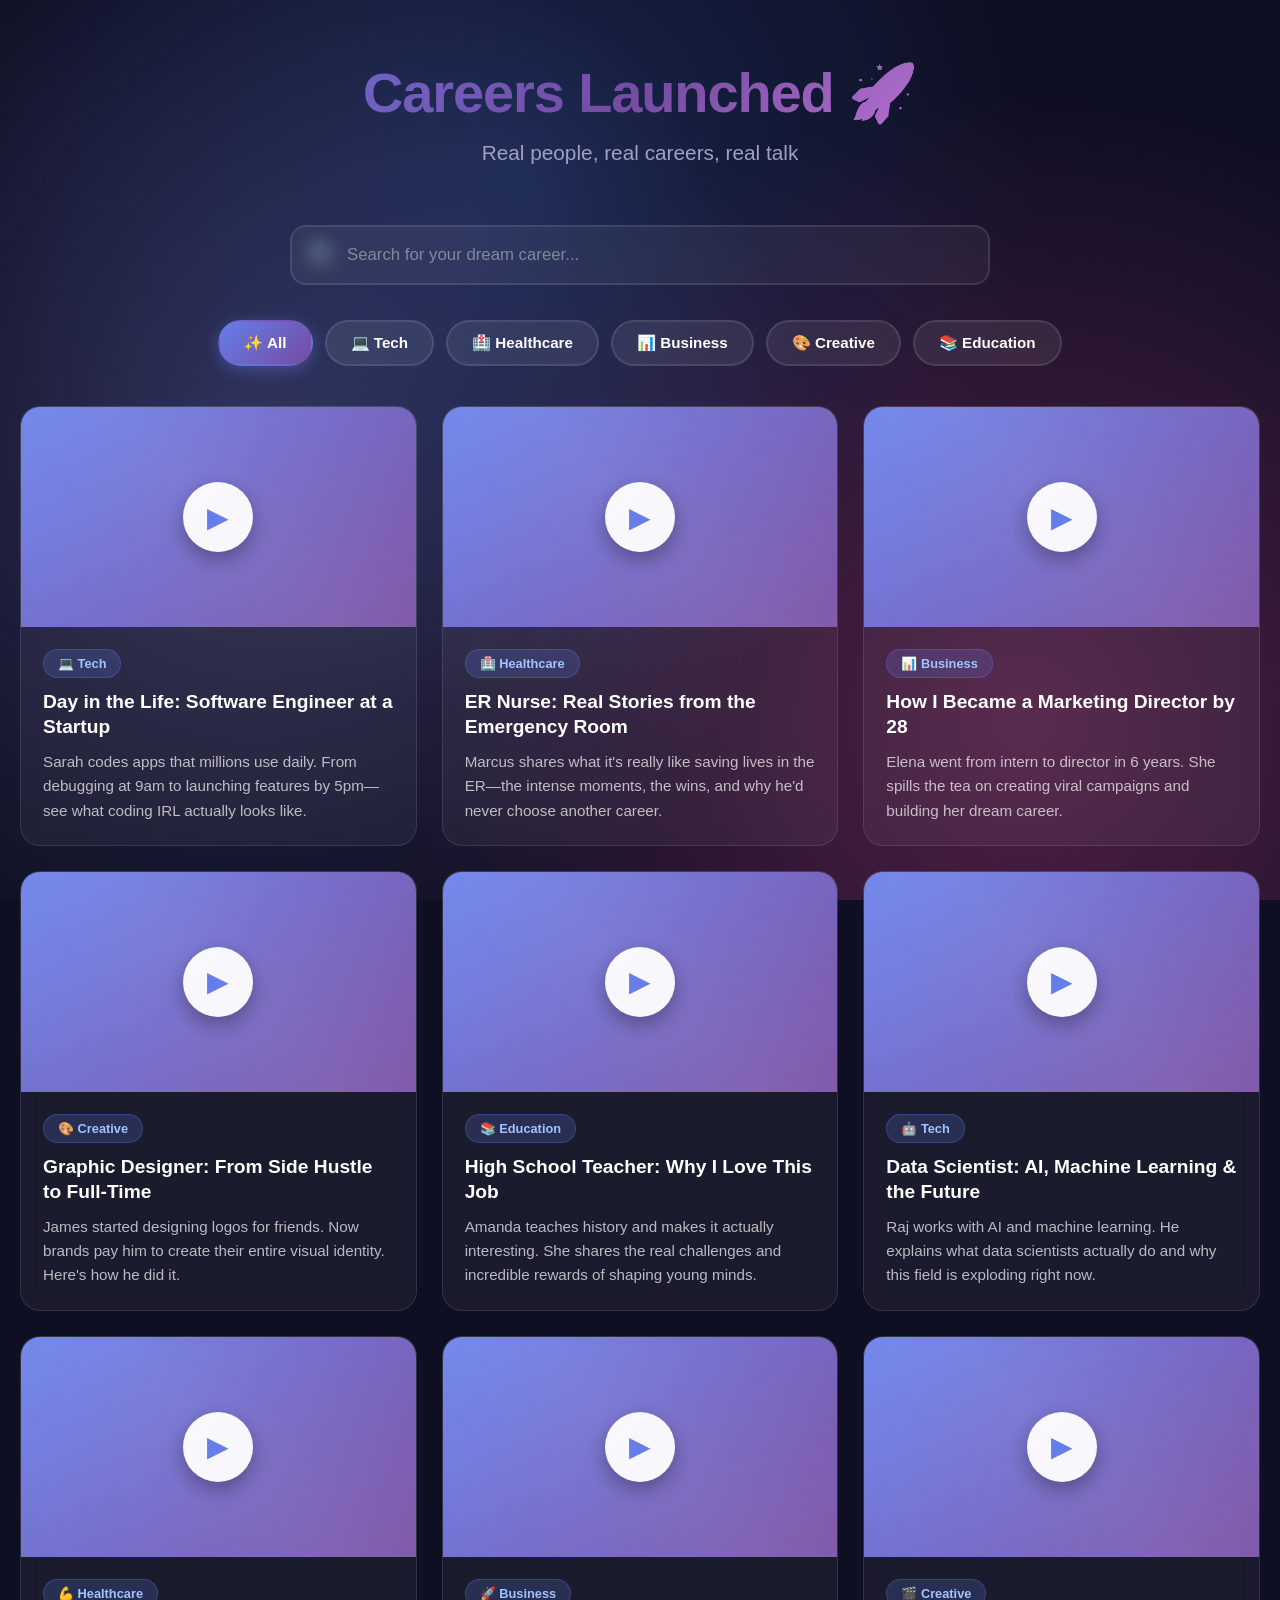
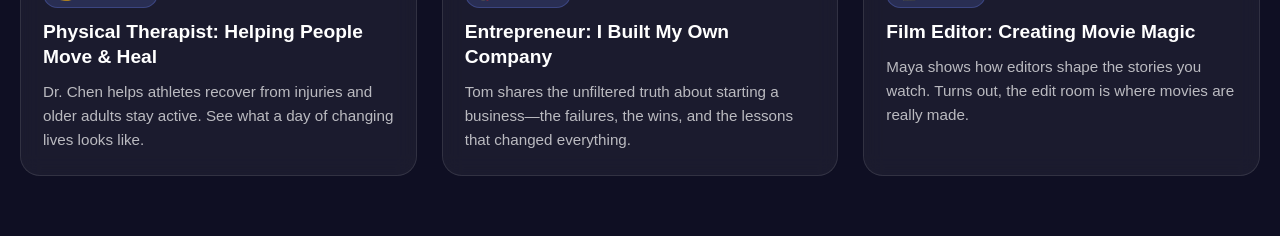
==== index.html @ 4da7674a "Rename career-interview-site.html to index.html" ====
<!DOCTYPE html>
<html lang="en">
<head>
    <meta charset="UTF-8">
    <meta name="viewport" content="width=device-width, initial-scale=1.0">
    <title>Careers Launched 🚀</title>
    <style>
        * {
            margin: 0;
            padding: 0;
            box-sizing: border-box;
        }

        body {
            font-family: 'Inter', -apple-system, BlinkMacSystemFont, 'Segoe UI', sans-serif;
            background: #0f0f23;
            min-height: 100vh;
            padding: 20px;
            position: relative;
            overflow-x: hidden;
        }

        body::before {
            content: '';
            position: fixed;
            top: 0;
            left: 0;
            width: 100%;
            height: 100%;
            background: 
                radial-gradient(circle at 20% 50%, rgba(120, 119, 198, 0.3), transparent 50%),
                radial-gradient(circle at 80% 80%, rgba(236, 72, 153, 0.3), transparent 50%),
                radial-gradient(circle at 40% 20%, rgba(59, 130, 246, 0.2), transparent 50%);
            z-index: -1;
        }

        .container {
            max-width: 1400px;
            margin: 0 auto;
        }

        header {
            text-align: center;
            color: white;
            margin-bottom: 40px;
            padding: 40px 20px 20px;
        }

        h1 {
            font-size: 3.5em;
            margin-bottom: 15px;
            font-weight: 800;
            background: linear-gradient(135deg, #667eea 0%, #764ba2 50%, #f093fb 100%);
            -webkit-background-clip: text;
            -webkit-text-fill-color: transparent;
            background-clip: text;
            letter-spacing: -0.02em;
        }

        .subtitle {
            font-size: 1.3em;
            color: #a0a0c0;
            font-weight: 400;
        }

        .emoji-float {
            display: inline-block;
            animation: float 3s ease-in-out infinite;
        }

        @keyframes float {
            0%, 100% { transform: translateY(0px); }
            50% { transform: translateY(-10px); }
        }

        .search-container {
            max-width: 700px;
            margin: 0 auto 35px;
            position: relative;
        }

        .search-input {
            width: 100%;
            padding: 18px 25px 18px 55px;
            border: 2px solid rgba(255, 255, 255, 0.1);
            border-radius: 16px;
            font-size: 1.05em;
            background: rgba(255, 255, 255, 0.05);
            backdrop-filter: blur(10px);
            color: white;
            outline: none;
            transition: all 0.3s ease;
        }

        .search-input::placeholder {
            color: rgba(255, 255, 255, 0.4);
        }

        .search-input:focus {
            border-color: #667eea;
            background: rgba(255, 255, 255, 0.08);
            box-shadow: 0 0 0 4px rgba(102, 126, 234, 0.1);
        }

        .search-icon {
            position: absolute;
            left: 20px;
            top: 50%;
            transform: translateY(-50%);
            font-size: 1.3em;
        }

        .filters {
            display: flex;
            gap: 12px;
            justify-content: center;
            flex-wrap: wrap;
            margin-bottom: 40px;
        }

        .filter-btn {
            background: rgba(255, 255, 255, 0.08);
            border: 2px solid rgba(255, 255, 255, 0.1);
            color: white;
            padding: 12px 24px;
            border-radius: 25px;
            cursor: pointer;
            font-size: 0.95em;
            font-weight: 600;
            transition: all 0.3s ease;
            backdrop-filter: blur(10px);
        }

        .filter-btn:hover {
            transform: translateY(-2px);
            background: rgba(255, 255, 255, 0.12);
            border-color: rgba(255, 255, 255, 0.2);
        }

        .filter-btn.active {
            background: linear-gradient(135deg, #667eea 0%, #764ba2 100%);
            border-color: transparent;
            box-shadow: 0 4px 15px rgba(102, 126, 234, 0.4);
        }

        .video-grid {
            display: grid;
            grid-template-columns: repeat(auto-fill, minmax(320px, 1fr));
            gap: 25px;
            margin-bottom: 40px;
        }

        .video-card {
            background: rgba(255, 255, 255, 0.05);
            border: 1px solid rgba(255, 255, 255, 0.1);
            border-radius: 20px;
            overflow: hidden;
            backdrop-filter: blur(10px);
            transition: all 0.4s ease;
            cursor: pointer;
            position: relative;
        }

        .video-card::before {
            content: '';
            position: absolute;
            top: 0;
            left: 0;
            right: 0;
            bottom: 0;
            background: linear-gradient(135deg, rgba(102, 126, 234, 0.1), rgba(236, 72, 153, 0.1));
            opacity: 0;
            transition: opacity 0.4s ease;
        }

        .video-card:hover {
            transform: translateY(-8px) scale(1.02);
            border-color: rgba(102, 126, 234, 0.5);
            box-shadow: 0 20px 40px rgba(0, 0, 0, 0.4);
        }

        .video-card:hover::before {
            opacity: 1;
        }

        .video-thumbnail {
            width: 100%;
            height: 220px;
            background: linear-gradient(135deg, #667eea 0%, #764ba2 100%);
            display: flex;
            align-items: center;
            justify-content: center;
            position: relative;
            overflow: hidden;
        }

        .video-thumbnail::after {
            content: '';
            position: absolute;
            width: 200%;
            height: 200%;
            background: linear-gradient(45deg, transparent, rgba(255,255,255,0.1), transparent);
            top: -50%;
            left: -50%;
            animation: shimmer 3s infinite;
        }

        @keyframes shimmer {
            0% { transform: rotate(0deg); }
            100% { transform: rotate(360deg); }
        }

        .play-icon {
            width: 70px;
            height: 70px;
            background: rgba(255, 255, 255, 0.95);
            border-radius: 50%;
            display: flex;
            align-items: center;
            justify-content: center;
            font-size: 28px;
            color: #667eea;
            transition: all 0.3s ease;
            z-index: 1;
            box-shadow: 0 8px 20px rgba(0, 0, 0, 0.3);
        }

        .video-card:hover .play-icon {
            transform: scale(1.15);
            background: white;
            box-shadow: 0 12px 30px rgba(0, 0, 0, 0.4);
        }

        .video-info {
            padding: 22px;
            position: relative;
            z-index: 1;
        }

        .career-tag {
            display: inline-flex;
            align-items: center;
            gap: 6px;
            background: rgba(102, 126, 234, 0.2);
            padding: 6px 14px;
            border-radius: 20px;
            font-size: 0.8em;
            margin-bottom: 12px;
            color: #a0c4ff;
            font-weight: 700;
            border: 1px solid rgba(102, 126, 234, 0.3);
        }

        .video-title {
            font-size: 1.2em;
            font-weight: 700;
            margin-bottom: 10px;
            color: white;
            line-height: 1.3;
        }

        .video-description {
            font-size: 0.95em;
            color: rgba(255, 255, 255, 0.7);
            line-height: 1.6;
        }

        .modal {
            display: none;
            position: fixed;
            top: 0;
            left: 0;
            width: 100%;
            height: 100%;
            background: rgba(0, 0, 0, 0.85);
            backdrop-filter: blur(10px);
            z-index: 1000;
            align-items: center;
            justify-content: center;
            padding: 20px;
            animation: fadeIn 0.3s ease;
        }

        @keyframes fadeIn {
            from { opacity: 0; }
            to { opacity: 1; }
        }

        .modal.active {
            display: flex;
        }

        .modal-content {
            background: rgba(20, 20, 40, 0.95);
            border: 1px solid rgba(255, 255, 255, 0.1);
            border-radius: 24px;
            max-width: 1000px;
            width: 100%;
            max-height: 90vh;
            overflow-y: auto;
            position: relative;
            backdrop-filter: blur(20px);
            animation: slideUp 0.4s ease;
        }

        @keyframes slideUp {
            from { 
                opacity: 0;
                transform: translateY(30px);
            }
            to { 
                opacity: 1;
                transform: translateY(0);
            }
        }

        .close-btn {
            position: absolute;
            top: 20px;
            right: 20px;
            background: rgba(255, 255, 255, 0.1);
            border: 1px solid rgba(255, 255, 255, 0.2);
            color: white;
            width: 45px;
            height: 45px;
            border-radius: 50%;
            font-size: 24px;
            cursor: pointer;
            backdrop-filter: blur(10px);
            z-index: 10;
            transition: all 0.3s ease;
        }

        .close-btn:hover {
            background: rgba(255, 255, 255, 0.2);
            transform: rotate(90deg);
        }

        .video-player {
            width: 100%;
            aspect-ratio: 16/9;
            background: #000;
            border-radius: 24px 24px 0 0;
        }

        .video-player iframe {
            width: 100%;
            height: 100%;
            border: none;
            border-radius: 24px 24px 0 0;
        }

        .modal-info {
            padding: 35px;
        }

        .modal-title {
            font-size: 2em;
            margin-bottom: 15px;
            color: white;
            font-weight: 700;
        }

        .modal-description {
            font-size: 1.05em;
            line-height: 1.8;
            color: rgba(255, 255, 255, 0.8);
            margin-top: 20px;
        }

        .stats {
            display: flex;
            gap: 20px;
            margin-top: 25px;
            flex-wrap: wrap;
        }

        .stat-item {
            background: rgba(102, 126, 234, 0.1);
            padding: 12px 20px;
            border-radius: 12px;
            border: 1px solid rgba(102, 126, 234, 0.2);
        }

        .stat-label {
            font-size: 0.8em;
            color: rgba(255, 255, 255, 0.6);
            margin-bottom: 4px;
        }

        .stat-value {
            font-size: 1.1em;
            color: white;
            font-weight: 700;
        }

        @media (max-width: 768px) {
            h1 {
                font-size: 2.2em;
            }
            
            .video-grid {
                grid-template-columns: 1fr;
            }

            .modal-content {
                border-radius: 20px;
            }

            .modal-info {
                padding: 25px;
            }
        }

        .no-results {
            grid-column: 1/-1;
            text-align: center;
            padding: 80px 20px;
            color: rgba(255, 255, 255, 0.6);
        }

        .no-results h2 {
            font-size: 2em;
            margin-bottom: 15px;
            color: white;
        }

        .no-results p {
            font-size: 1.1em;
        }
    </style>
</head>
<body>
    <div class="container">
        <header>
            <h1>Careers Launched <span class="emoji-float">🚀</span></h1>
            <p class="subtitle">Real people, real careers, real talk</p>
        </header>

        <div class="search-container">
            <span class="search-icon">🔍</span>
            <input type="text" id="searchInput" class="search-input" placeholder="Search for your dream career...">
        </div>

        <div class="filters">
            <button class="filter-btn active" data-category="all">✨ All</button>
            <button class="filter-btn" data-category="tech">💻 Tech</button>
            <button class="filter-btn" data-category="healthcare">🏥 Healthcare</button>
            <button class="filter-btn" data-category="business">📊 Business</button>
            <button class="filter-btn" data-category="creative">🎨 Creative</button>
            <button class="filter-btn" data-category="education">📚 Education</button>
        </div>

        <div class="video-grid" id="videoGrid"></div>
    </div>

    <div class="modal" id="videoModal">
        <div class="modal-content">
            <button class="close-btn" onclick="closeModal()">&times;</button>
            <div class="video-player" id="videoPlayer"></div>
            <div class="modal-info">
                <h2 class="modal-title" id="modalTitle"></h2>
                <span class="career-tag" id="modalTag"></span>
                <p class="modal-description" id="modalDescription"></p>
                <div class="stats" id="modalStats"></div>
            </div>
        </div>
    </div>

    <script>
        const videos = [
            {
                id: 1,
                title: "Day in the Life: Software Engineer at a Startup",
                category: "tech",
                emoji: "💻",
                description: "Sarah codes apps that millions use daily. From debugging at 9am to launching features by 5pm—see what coding IRL actually looks like.",
                fullDescription: "Ever wondered what software engineers ACTUALLY do all day? Sarah breaks it down—from morning standups with her team to solving real coding problems. She shares the truth about learning to code, dealing with bugs, and what it's like building apps people actually use. Spoiler: it's way more creative than you think! 🎯",
                youtubeId: "dQw4w9WgXcQ",
                duration: "12:34",
                views: "45K"
            },
            {
                id: 2,
                title: "ER Nurse: Real Stories from the Emergency Room",
                category: "healthcare",
                emoji: "🏥",
                description: "Marcus shares what it's really like saving lives in the ER—the intense moments, the wins, and why he'd never choose another career.",
                fullDescription: "Think medical shows are realistic? Marcus takes you behind the scenes of actual emergency medicine. He talks about the rush of helping people in crisis, how he stays calm under pressure, and the awesome feeling when someone you helped walks out healthy. Warning: may inspire you to become a healthcare hero! 🦸‍♂️",
                youtubeId: "dQw4w9WgXcQ",
                duration: "15:22",
                views: "38K"
            },
            {
                id: 3,
                title: "How I Became a Marketing Director by 28",
                category: "business",
                emoji: "📊",
                description: "Elena went from intern to director in 6 years. She spills the tea on creating viral campaigns and building her dream career.",
                fullDescription: "Elena breaks down her journey from coffee-fetching intern to leading major brand campaigns. She shares the strategy behind viral marketing (yes, including TikTok), how she pitched her way to promotions, and why marketing is basically psychology + creativity. Plus, she reveals the skills that actually matter vs. what college taught her. 💡",
                youtubeId: "dQw4w9WgXcQ",
                duration: "18:45",
                views: "62K"
            },
            {
                id: 4,
                title: "Graphic Designer: From Side Hustle to Full-Time",
                category: "creative",
                emoji: "🎨",
                description: "James started designing logos for friends. Now brands pay him to create their entire visual identity. Here's how he did it.",
                fullDescription: "James proves you don't need a fancy degree to make it as a designer. He walks through his creative process, shows his actual design tools, and explains how he finds clients. He also gets real about the challenges—dealing with picky clients, creative blocks, and imposter syndrome. If you love art and making things look amazing, this one's for you! ✨",
                youtubeId: "dQw4w9WgXcQ",
                duration: "14:12",
                views: "29K"
            },
            {
                id: 5,
                title: "High School Teacher: Why I Love This Job",
                category: "education",
                emoji: "📚",
                description: "Amanda teaches history and makes it actually interesting. She shares the real challenges and incredible rewards of shaping young minds.",
                fullDescription: "Amanda keeps it 100% real about teaching—the good, the challenging, and the moments that make it all worth it. She talks about connecting with students, making lessons engaging (no boring lectures here!), and watching kids have those 'aha!' moments. Plus, she addresses the elephant in the room: yes, the pay could be better, but here's why she stays. 🎓",
                youtubeId: "dQw4w9WgXcQ",
                duration: "13:28",
                views: "41K"
            },
            {
                id: 6,
                title: "Data Scientist: AI, Machine Learning & the Future",
                category: "tech",
                emoji: "🤖",
                description: "Raj works with AI and machine learning. He explains what data scientists actually do and why this field is exploding right now.",
                fullDescription: "Raj breaks down data science in a way that actually makes sense. No boring jargon—just straight talk about working with AI, building algorithms, and using data to predict trends. He shares his path from math nerd to tech professional and why this is one of the hottest careers right now. If you're curious about AI and the future of tech, watch this! 🔮",
                youtubeId: "dQw4w9WgXcQ",
                duration: "16:54",
                views: "58K"
            },
            {
                id: 7,
                title: "Physical Therapist: Helping People Move & Heal",
                category: "healthcare",
                emoji: "💪",
                description: "Dr. Chen helps athletes recover from injuries and older adults stay active. See what a day of changing lives looks like.",
                fullDescription: "Dr. Chen shows the incredible impact of physical therapy—from helping athletes get back in the game to helping people walk again after surgery. She explains the science behind recovery, shares amazing patient transformation stories, and talks about the different places PTs work (hospitals, sports teams, private practice). Great career if you love movement, science, and seeing real results! 🏃‍♀️",
                youtubeId: "dQw4w9WgXcQ",
                duration: "11:47",
                views: "34K"
            },
            {
                id: 8,
                title: "Entrepreneur: I Built My Own Company",
                category: "business",
                emoji: "🚀",
                description: "Tom shares the unfiltered truth about starting a business—the failures, the wins, and the lessons that changed everything.",
                fullDescription: "Tom's story is wild. He failed twice before his company took off. He talks about raising money, building a team, dealing with competition, and the mental game of entrepreneurship. No sugar-coating here—he shares the sleepless nights AND the victories. Whether you want to start a business or just understand what it takes, this is gold. 💰",
                youtubeId: "dQw4w9WgXcQ",
                duration: "20:15",
                views: "73K"
            },
            {
                id: 9,
                title: "Film Editor: Creating Movie Magic",
                category: "creative",
                emoji: "🎬",
                description: "Maya shows how editors shape the stories you watch. Turns out, the edit room is where movies are really made.",
                fullDescription: "Maya pulls back the curtain on film editing. She shows actual footage and how she transforms it into emotional, compelling scenes. She explains the software, the creative decisions, and how editors work with directors to tell better stories. If you binge Netflix and love movies, you'll love seeing how the magic happens. 🎥",
                youtubeId: "dQw4w9WgXcQ",
                duration: "17:33",
                views: "52K"
            }
        ];

        let currentFilter = 'all';
        let searchQuery = '';

        function renderVideos(filter = 'all', search = '') {
            const grid = document.getElementById('videoGrid');
            let filteredVideos = filter === 'all' 
                ? videos 
                : videos.filter(v => v.category === filter);
            
            if (search) {
                const searchLower = search.toLowerCase();
                filteredVideos = filteredVideos.filter(v => 
                    v.title.toLowerCase().includes(searchLower) ||
                    v.description.toLowerCase().includes(searchLower) ||
                    v.category.toLowerCase().includes(searchLower) ||
                    v.fullDescription.toLowerCase().includes(searchLower)
                );
            }
            
            if (filteredVideos.length === 0) {
                grid.innerHTML = `
                    <div class="no-results">
                        <h2>No videos found 😕</h2>
                        <p>Try a different search or check out all categories</p>
                    </div>
                `;
                return;
            }
            
            grid.innerHTML = filteredVideos.map(video => `
                <div class="video-card" onclick="openModal(${video.id})">
                    <div class="video-thumbnail">
                        <div class="play-icon">▶</div>
                    </div>
                    <div class="video-info">
                        <span class="career-tag">${video.emoji} ${video.category.charAt(0).toUpperCase() + video.category.slice(1)}</span>
                        <h3 class="video-title">${video.title}</h3>
                        <p class="video-description">${video.description}</p>
                    </div>
                </div>
            `).join('');
        }

        function openModal(videoId) {
            const video = videos.find(v => v.id === videoId);
            const modal = document.getElementById('videoModal');
            const videoPlayer = document.getElementById('videoPlayer');
            
            videoPlayer.innerHTML = `
                <iframe 
                    src="https://www.youtube.com/embed/${video.youtubeId}?autoplay=1" 
                    allow="accelerometer; autoplay; clipboard-write; encrypted-media; gyroscope; picture-in-picture" 
                    allowfullscreen>
                </iframe>
            `;
            
            document.getElementById('modalTitle').textContent = video.title;
            document.getElementById('modalTag').innerHTML = `${video.emoji} ${video.category.charAt(0).toUpperCase() + video.category.slice(1)}`;
            document.getElementById('modalDescription').textContent = video.fullDescription;
            
            document.getElementById('modalStats').innerHTML = `
                <div class="stat-item">
                    <div class="stat-label">Duration</div>
                    <div class="stat-value">${video.duration}</div>
                </div>
                <div class="stat-item">
                    <div class="stat-label">Views</div>
                    <div class="stat-value">${video.views}</div>
                </div>
            `;
            
            modal.classList.add('active');
            document.body.style.overflow = 'hidden';
        }

        function closeModal() {
            const modal = document.getElementById('videoModal');
            const videoPlayer = document.getElementById('videoPlayer');
            
            videoPlayer.innerHTML = '';
            
            modal.classList.remove('active');
            document.body.style.overflow = 'auto';
        }

        const searchInput = document.getElementById('searchInput');
        searchInput.addEventListener('input', (e) => {
            searchQuery = e.target.value;
            renderVideos(currentFilter, searchQuery);
        });

        document.querySelectorAll('.filter-btn').forEach(btn => {
            btn.addEventListener('click', (e) => {
                document.querySelectorAll('.filter-btn').forEach(b => b.classList.remove('active'));
                e.target.classList.add('active');
                currentFilter = e.target.dataset.category;
                renderVideos(currentFilter, searchQuery);
            });
        });

        window.addEventListener('click', (e) => {
            const modal = document.getElementById('videoModal');
            if (e.target === modal) {
                closeModal();
            }
        });

        renderVideos();
    </script>
</body>
</html>
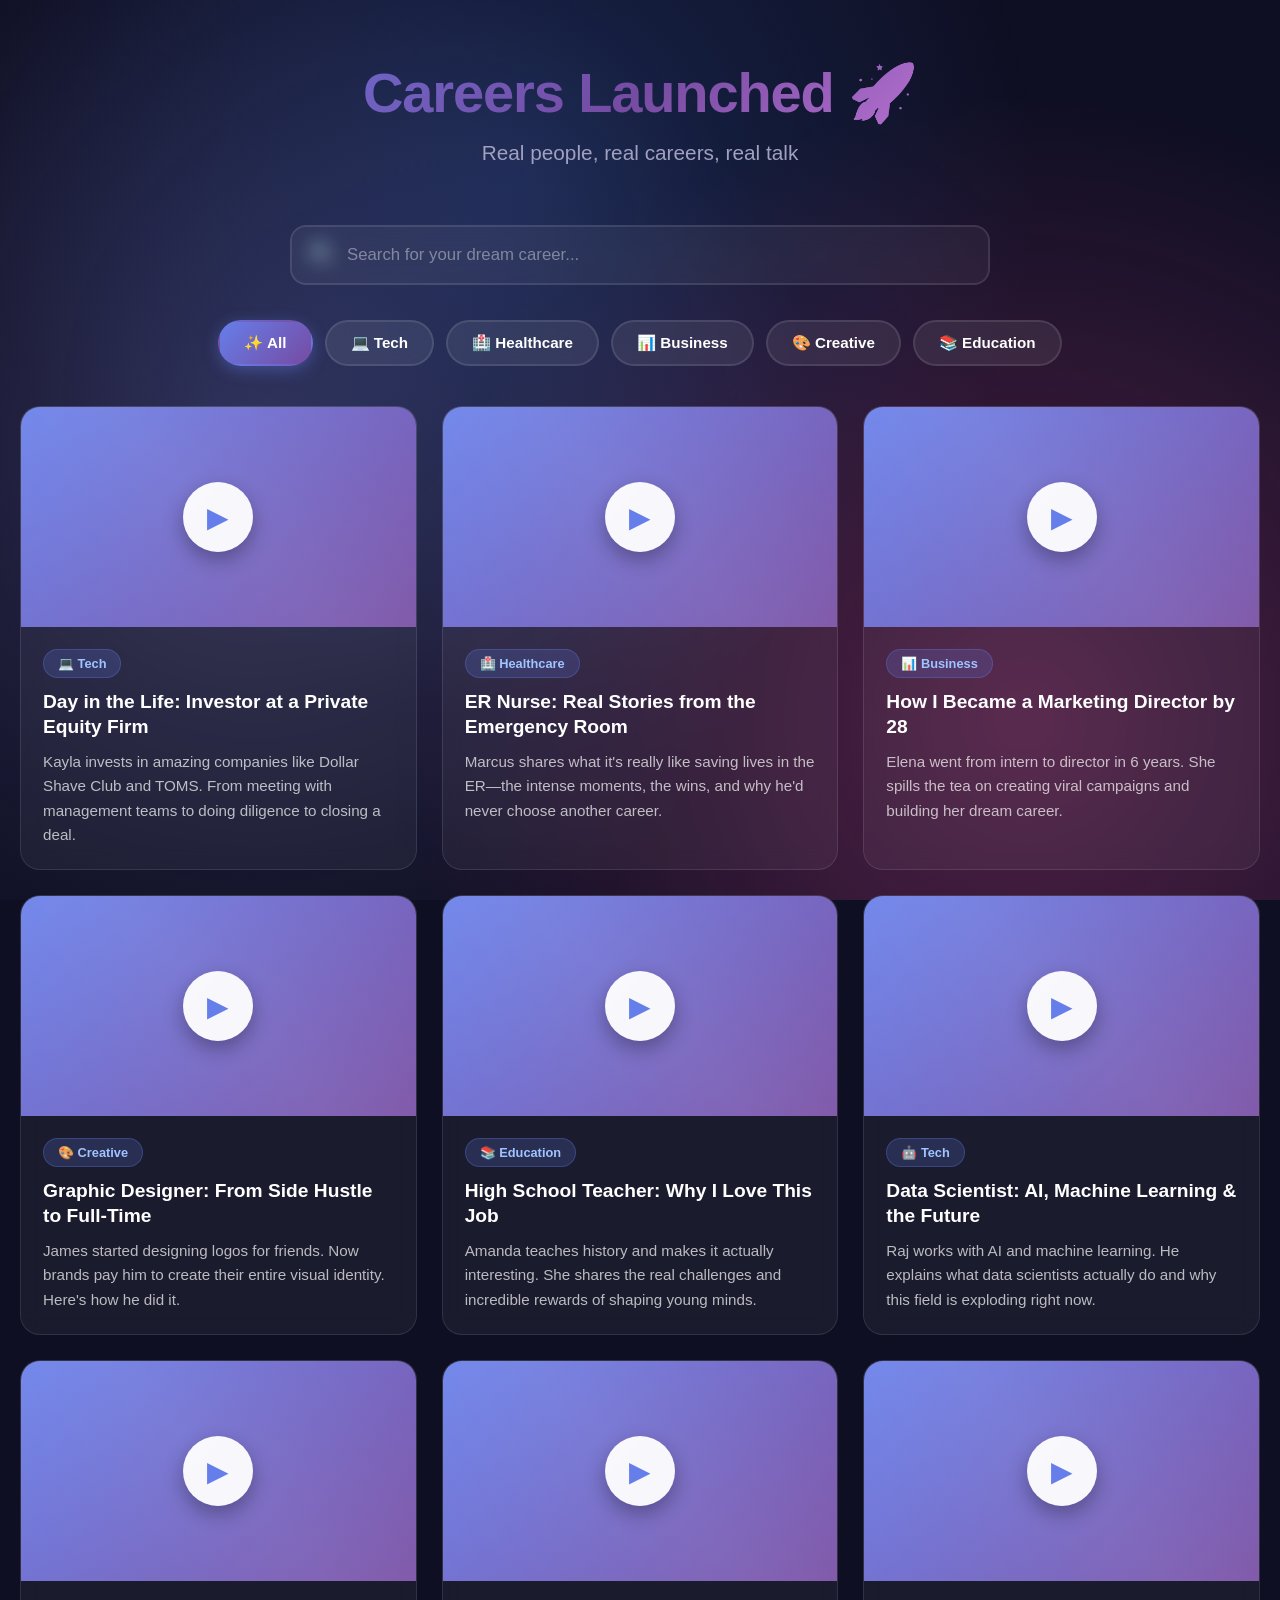
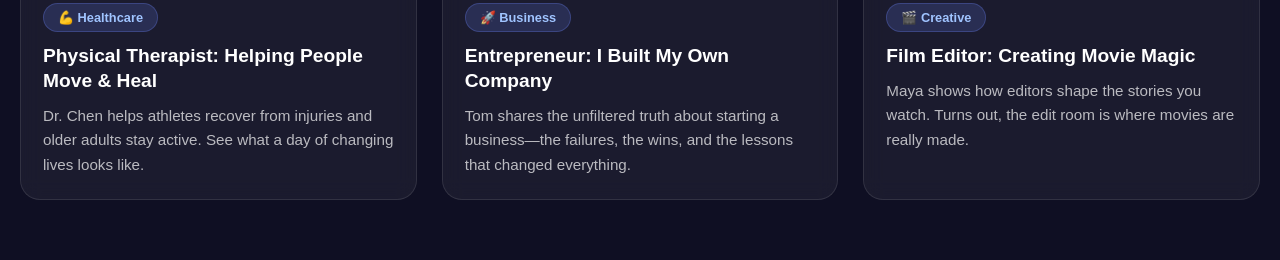
==== commit 1a8388a2: "Update index.html" ====
--- a/index.html
+++ b/index.html
@@ -471,12 +471,12 @@
         const videos = [
             {
                 id: 1,
-                title: "Day in the Life: Software Engineer at a Startup",
+                title: "Day in the Life: Investor at a Private Equity Firm",
                 category: "tech",
                 emoji: "💻",
-                description: "Sarah codes apps that millions use daily. From debugging at 9am to launching features by 5pm—see what coding IRL actually looks like.",
-                fullDescription: "Ever wondered what software engineers ACTUALLY do all day? Sarah breaks it down—from morning standups with her team to solving real coding problems. She shares the truth about learning to code, dealing with bugs, and what it's like building apps people actually use. Spoiler: it's way more creative than you think! 🎯",
-                youtubeId: "dQw4w9WgXcQ",
+                description: "Kayla invests in amazing companies like Dollar Shave Club and TOMS. From meeting with management teams to doing diligence to closing a deal.",
+                fullDescription: "Ever wondered what people in private equity do? Kayla breaks it down—from morning workouts to negotiating deals. She shares the truth about breaking into private equity and what it took to get to her level.🎯",
+                youtubeId: "IqX0CnKp_yw",
                 duration: "12:34",
                 views: "45K"
             },
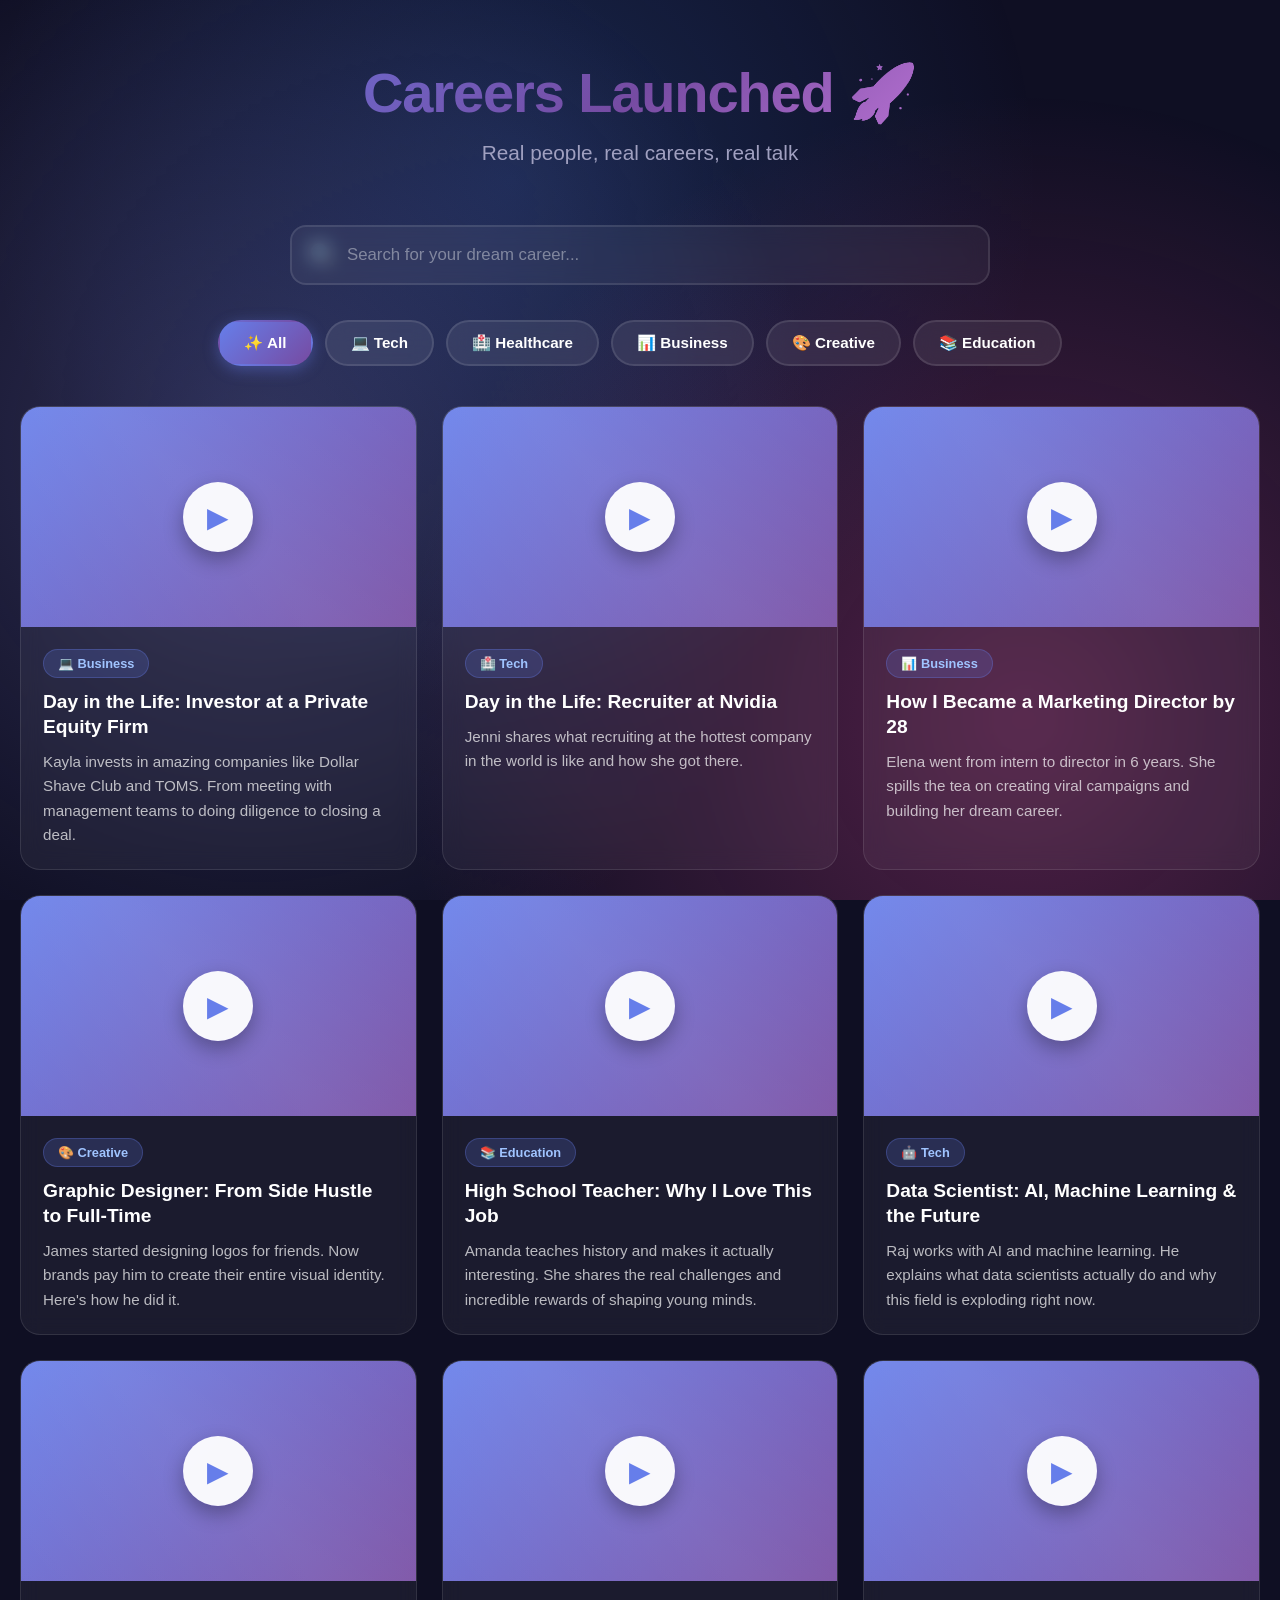
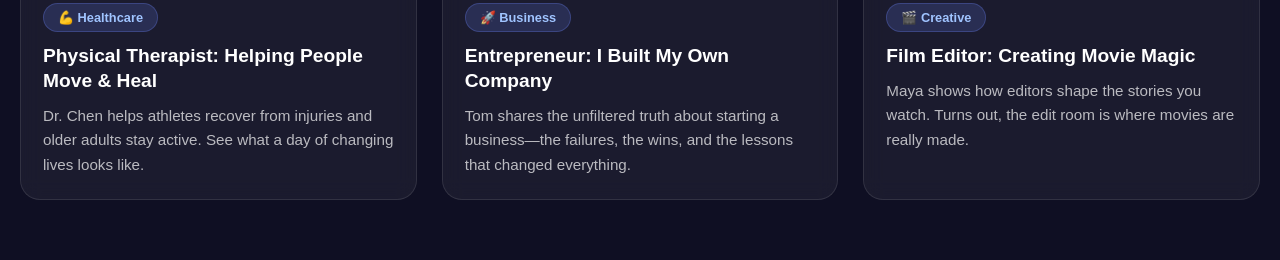
==== commit 79005d82: "Update index.html" ====
--- a/index.html
+++ b/index.html
@@ -472,23 +472,23 @@
             {
                 id: 1,
                 title: "Day in the Life: Investor at a Private Equity Firm",
-                category: "tech",
+                category: "business",
                 emoji: "💻",
                 description: "Kayla invests in amazing companies like Dollar Shave Club and TOMS. From meeting with management teams to doing diligence to closing a deal.",
                 fullDescription: "Ever wondered what people in private equity do? Kayla breaks it down—from morning workouts to negotiating deals. She shares the truth about breaking into private equity and what it took to get to her level.🎯",
                 youtubeId: "IqX0CnKp_yw",
-                duration: "12:34",
+                duration: "38:39",
                 views: "45K"
             },
             {
                 id: 2,
-                title: "ER Nurse: Real Stories from the Emergency Room",
-                category: "healthcare",
+                title: "Day in the Life: Recruiter at Nvidia",
+                category: "tech",
                 emoji: "🏥",
-                description: "Marcus shares what it's really like saving lives in the ER—the intense moments, the wins, and why he'd never choose another career.",
-                fullDescription: "Think medical shows are realistic? Marcus takes you behind the scenes of actual emergency medicine. He talks about the rush of helping people in crisis, how he stays calm under pressure, and the awesome feeling when someone you helped walks out healthy. Warning: may inspire you to become a healthcare hero! 🦸‍♂️",
-                youtubeId: "dQw4w9WgXcQ",
-                duration: "15:22",
+                description: "Jenni shares what recruiting at the hottest company in the world is like and how she got there.",
+                fullDescription: "Ever wonder how people get their hot jobs? Jenni takes us behind the scenes of how people get hired. She shares her story about getting into recruiting and what she recommends to students in the age of AI. Warning: may inspire you to become a recruiter! 🦸‍♂️",
+                youtubeId: "rYm0RkRE1GI",
+                duration: "38:09",
                 views: "38K"
             },
             {
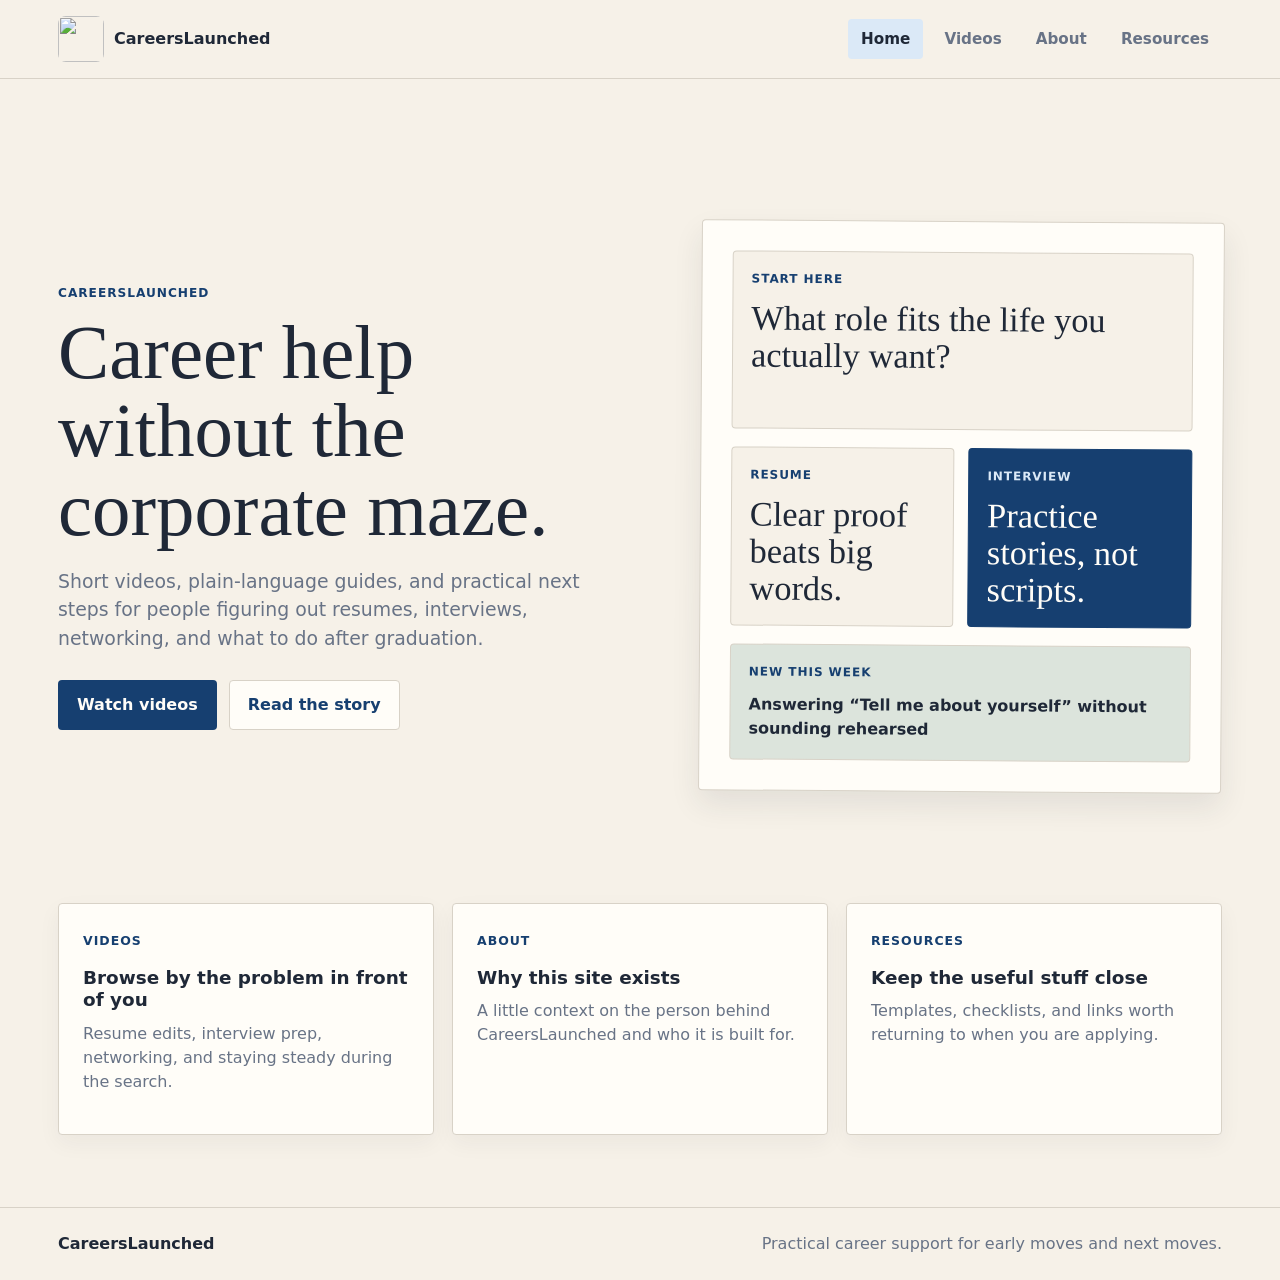
==== commit 3c39b394: "Add files via upload" ====
--- a/index.html
+++ b/index.html
@@ -1,683 +1,83 @@
-<!DOCTYPE html>
+<!doctype html>
 <html lang="en">
-<head>
-    <meta charset="UTF-8">
-    <meta name="viewport" content="width=device-width, initial-scale=1.0">
-    <title>Careers Launched 🚀</title>
-    <style>
-        * {
-            margin: 0;
-            padding: 0;
-            box-sizing: border-box;
-        }
+  <head>
+    <meta charset="utf-8">
+    <meta name="viewport" content="width=device-width, initial-scale=1">
+    <title>CareersLaunched | Home</title>
+    <link rel="stylesheet" href="styles.css">
+  </head>
+  <body>
+    <header class="site-header">
+      <a class="brand" href="index.html" aria-label="CareersLaunched home">
+        <img class="brand-logo" src="assets/careerslaunched-logo.png" alt="">
+        <span>CareersLaunched</span>
+      </a>
+      <nav class="site-nav" aria-label="Main navigation">
+        <a class="active" href="index.html">Home</a>
+        <a href="videos.html">Videos</a>
+        <a href="about.html">About</a>
+        <a href="resources.html">Resources</a>
+      </nav>
+    </header>
 
-        body {
-            font-family: 'Inter', -apple-system, BlinkMacSystemFont, 'Segoe UI', sans-serif;
-            background: #0f0f23;
-            min-height: 100vh;
-            padding: 20px;
-            position: relative;
-            overflow-x: hidden;
-        }
+    <main>
+      <section class="hero home-hero">
+        <div class="hero-copy">
+          <p class="eyebrow">CareersLaunched</p>
+          <h1>Career help without the corporate maze.</h1>
+          <p class="hero-text">
+            Short videos, plain-language guides, and practical next steps for people figuring
+            out resumes, interviews, networking, and what to do after graduation.
+          </p>
+          <div class="hero-actions">
+            <a class="button primary" href="videos.html">Watch videos</a>
+            <a class="button secondary" href="about.html">Read the story</a>
+          </div>
+        </div>
+        <div class="desk-board" aria-label="CareersLaunched planning notes">
+          <div class="note note-large">
+            <span>Start here</span>
+            <strong>What role fits the life you actually want?</strong>
+          </div>
+          <div class="note-row">
+            <div class="note">
+              <span>Resume</span>
+              <strong>Clear proof beats big words.</strong>
+            </div>
+            <div class="note blue-note">
+              <span>Interview</span>
+              <strong>Practice stories, not scripts.</strong>
+            </div>
+          </div>
+          <div class="mini-list">
+            <span>New this week</span>
+            <p>Answering &ldquo;Tell me about yourself&rdquo; without sounding rehearsed</p>
+          </div>
+        </div>
+      </section>
 
-        body::before {
-            content: '';
-            position: fixed;
-            top: 0;
-            left: 0;
-            width: 100%;
-            height: 100%;
-            background: 
-                radial-gradient(circle at 20% 50%, rgba(120, 119, 198, 0.3), transparent 50%),
-                radial-gradient(circle at 80% 80%, rgba(236, 72, 153, 0.3), transparent 50%),
-                radial-gradient(circle at 40% 20%, rgba(59, 130, 246, 0.2), transparent 50%);
-            z-index: -1;
-        }
+      <section class="section-grid home-links" aria-label="Site sections">
+        <a class="feature" href="videos.html">
+          <span class="feature-number">Videos</span>
+          <h2>Browse by the problem in front of you</h2>
+          <p>Resume edits, interview prep, networking, and staying steady during the search.</p>
+        </a>
+        <a class="feature" href="about.html">
+          <span class="feature-number">About</span>
+          <h2>Why this site exists</h2>
+          <p>A little context on the person behind CareersLaunched and who it is built for.</p>
+        </a>
+        <a class="feature" href="resources.html">
+          <span class="feature-number">Resources</span>
+          <h2>Keep the useful stuff close</h2>
+          <p>Templates, checklists, and links worth returning to when you are applying.</p>
+        </a>
+      </section>
+    </main>
 
-        .container {
-            max-width: 1400px;
-            margin: 0 auto;
-        }
-
-        header {
-            text-align: center;
-            color: white;
-            margin-bottom: 40px;
-            padding: 40px 20px 20px;
-        }
-
-        h1 {
-            font-size: 3.5em;
-            margin-bottom: 15px;
-            font-weight: 800;
-            background: linear-gradient(135deg, #667eea 0%, #764ba2 50%, #f093fb 100%);
-            -webkit-background-clip: text;
-            -webkit-text-fill-color: transparent;
-            background-clip: text;
-            letter-spacing: -0.02em;
-        }
-
-        .subtitle {
-            font-size: 1.3em;
-            color: #a0a0c0;
-            font-weight: 400;
-        }
-
-        .emoji-float {
-            display: inline-block;
-            animation: float 3s ease-in-out infinite;
-        }
-
-        @keyframes float {
-            0%, 100% { transform: translateY(0px); }
-            50% { transform: translateY(-10px); }
-        }
-
-        .search-container {
-            max-width: 700px;
-            margin: 0 auto 35px;
-            position: relative;
-        }
-
-        .search-input {
-            width: 100%;
-            padding: 18px 25px 18px 55px;
-            border: 2px solid rgba(255, 255, 255, 0.1);
-            border-radius: 16px;
-            font-size: 1.05em;
-            background: rgba(255, 255, 255, 0.05);
-            backdrop-filter: blur(10px);
-            color: white;
-            outline: none;
-            transition: all 0.3s ease;
-        }
-
-        .search-input::placeholder {
-            color: rgba(255, 255, 255, 0.4);
-        }
-
-        .search-input:focus {
-            border-color: #667eea;
-            background: rgba(255, 255, 255, 0.08);
-            box-shadow: 0 0 0 4px rgba(102, 126, 234, 0.1);
-        }
-
-        .search-icon {
-            position: absolute;
-            left: 20px;
-            top: 50%;
-            transform: translateY(-50%);
-            font-size: 1.3em;
-        }
-
-        .filters {
-            display: flex;
-            gap: 12px;
-            justify-content: center;
-            flex-wrap: wrap;
-            margin-bottom: 40px;
-        }
-
-        .filter-btn {
-            background: rgba(255, 255, 255, 0.08);
-            border: 2px solid rgba(255, 255, 255, 0.1);
-            color: white;
-            padding: 12px 24px;
-            border-radius: 25px;
-            cursor: pointer;
-            font-size: 0.95em;
-            font-weight: 600;
-            transition: all 0.3s ease;
-            backdrop-filter: blur(10px);
-        }
-
-        .filter-btn:hover {
-            transform: translateY(-2px);
-            background: rgba(255, 255, 255, 0.12);
-            border-color: rgba(255, 255, 255, 0.2);
-        }
-
-        .filter-btn.active {
-            background: linear-gradient(135deg, #667eea 0%, #764ba2 100%);
-            border-color: transparent;
-            box-shadow: 0 4px 15px rgba(102, 126, 234, 0.4);
-        }
-
-        .video-grid {
-            display: grid;
-            grid-template-columns: repeat(auto-fill, minmax(320px, 1fr));
-            gap: 25px;
-            margin-bottom: 40px;
-        }
-
-        .video-card {
-            background: rgba(255, 255, 255, 0.05);
-            border: 1px solid rgba(255, 255, 255, 0.1);
-            border-radius: 20px;
-            overflow: hidden;
-            backdrop-filter: blur(10px);
-            transition: all 0.4s ease;
-            cursor: pointer;
-            position: relative;
-        }
-
-        .video-card::before {
-            content: '';
-            position: absolute;
-            top: 0;
-            left: 0;
-            right: 0;
-            bottom: 0;
-            background: linear-gradient(135deg, rgba(102, 126, 234, 0.1), rgba(236, 72, 153, 0.1));
-            opacity: 0;
-            transition: opacity 0.4s ease;
-        }
-
-        .video-card:hover {
-            transform: translateY(-8px) scale(1.02);
-            border-color: rgba(102, 126, 234, 0.5);
-            box-shadow: 0 20px 40px rgba(0, 0, 0, 0.4);
-        }
-
-        .video-card:hover::before {
-            opacity: 1;
-        }
-
-        .video-thumbnail {
-            width: 100%;
-            height: 220px;
-            background: linear-gradient(135deg, #667eea 0%, #764ba2 100%);
-            display: flex;
-            align-items: center;
-            justify-content: center;
-            position: relative;
-            overflow: hidden;
-        }
-
-        .video-thumbnail::after {
-            content: '';
-            position: absolute;
-            width: 200%;
-            height: 200%;
-            background: linear-gradient(45deg, transparent, rgba(255,255,255,0.1), transparent);
-            top: -50%;
-            left: -50%;
-            animation: shimmer 3s infinite;
-        }
-
-        @keyframes shimmer {
-            0% { transform: rotate(0deg); }
-            100% { transform: rotate(360deg); }
-        }
-
-        .play-icon {
-            width: 70px;
-            height: 70px;
-            background: rgba(255, 255, 255, 0.95);
-            border-radius: 50%;
-            display: flex;
-            align-items: center;
-            justify-content: center;
-            font-size: 28px;
-            color: #667eea;
-            transition: all 0.3s ease;
-            z-index: 1;
-            box-shadow: 0 8px 20px rgba(0, 0, 0, 0.3);
-        }
-
-        .video-card:hover .play-icon {
-            transform: scale(1.15);
-            background: white;
-            box-shadow: 0 12px 30px rgba(0, 0, 0, 0.4);
-        }
-
-        .video-info {
-            padding: 22px;
-            position: relative;
-            z-index: 1;
-        }
-
-        .career-tag {
-            display: inline-flex;
-            align-items: center;
-            gap: 6px;
-            background: rgba(102, 126, 234, 0.2);
-            padding: 6px 14px;
-            border-radius: 20px;
-            font-size: 0.8em;
-            margin-bottom: 12px;
-            color: #a0c4ff;
-            font-weight: 700;
-            border: 1px solid rgba(102, 126, 234, 0.3);
-        }
-
-        .video-title {
-            font-size: 1.2em;
-            font-weight: 700;
-            margin-bottom: 10px;
-            color: white;
-            line-height: 1.3;
-        }
-
-        .video-description {
-            font-size: 0.95em;
-            color: rgba(255, 255, 255, 0.7);
-            line-height: 1.6;
-        }
-
-        .modal {
-            display: none;
-            position: fixed;
-            top: 0;
-            left: 0;
-            width: 100%;
-            height: 100%;
-            background: rgba(0, 0, 0, 0.85);
-            backdrop-filter: blur(10px);
-            z-index: 1000;
-            align-items: center;
-            justify-content: center;
-            padding: 20px;
-            animation: fadeIn 0.3s ease;
-        }
-
-        @keyframes fadeIn {
-            from { opacity: 0; }
-            to { opacity: 1; }
-        }
-
-        .modal.active {
-            display: flex;
-        }
-
-        .modal-content {
-            background: rgba(20, 20, 40, 0.95);
-            border: 1px solid rgba(255, 255, 255, 0.1);
-            border-radius: 24px;
-            max-width: 1000px;
-            width: 100%;
-            max-height: 90vh;
-            overflow-y: auto;
-            position: relative;
-            backdrop-filter: blur(20px);
-            animation: slideUp 0.4s ease;
-        }
-
-        @keyframes slideUp {
-            from { 
-                opacity: 0;
-                transform: translateY(30px);
-            }
-            to { 
-                opacity: 1;
-                transform: translateY(0);
-            }
-        }
-
-        .close-btn {
-            position: absolute;
-            top: 20px;
-            right: 20px;
-            background: rgba(255, 255, 255, 0.1);
-            border: 1px solid rgba(255, 255, 255, 0.2);
-            color: white;
-            width: 45px;
-            height: 45px;
-            border-radius: 50%;
-            font-size: 24px;
-            cursor: pointer;
-            backdrop-filter: blur(10px);
-            z-index: 10;
-            transition: all 0.3s ease;
-        }
-
-        .close-btn:hover {
-            background: rgba(255, 255, 255, 0.2);
-            transform: rotate(90deg);
-        }
-
-        .video-player {
-            width: 100%;
-            aspect-ratio: 16/9;
-            background: #000;
-            border-radius: 24px 24px 0 0;
-        }
-
-        .video-player iframe {
-            width: 100%;
-            height: 100%;
-            border: none;
-            border-radius: 24px 24px 0 0;
-        }
-
-        .modal-info {
-            padding: 35px;
-        }
-
-        .modal-title {
-            font-size: 2em;
-            margin-bottom: 15px;
-            color: white;
-            font-weight: 700;
-        }
-
-        .modal-description {
-            font-size: 1.05em;
-            line-height: 1.8;
-            color: rgba(255, 255, 255, 0.8);
-            margin-top: 20px;
-        }
-
-        .stats {
-            display: flex;
-            gap: 20px;
-            margin-top: 25px;
-            flex-wrap: wrap;
-        }
-
-        .stat-item {
-            background: rgba(102, 126, 234, 0.1);
-            padding: 12px 20px;
-            border-radius: 12px;
-            border: 1px solid rgba(102, 126, 234, 0.2);
-        }
-
-        .stat-label {
-            font-size: 0.8em;
-            color: rgba(255, 255, 255, 0.6);
-            margin-bottom: 4px;
-        }
-
-        .stat-value {
-            font-size: 1.1em;
-            color: white;
-            font-weight: 700;
-        }
-
-        @media (max-width: 768px) {
-            h1 {
-                font-size: 2.2em;
-            }
-            
-            .video-grid {
-                grid-template-columns: 1fr;
-            }
-
-            .modal-content {
-                border-radius: 20px;
-            }
-
-            .modal-info {
-                padding: 25px;
-            }
-        }
-
-        .no-results {
-            grid-column: 1/-1;
-            text-align: center;
-            padding: 80px 20px;
-            color: rgba(255, 255, 255, 0.6);
-        }
-
-        .no-results h2 {
-            font-size: 2em;
-            margin-bottom: 15px;
-            color: white;
-        }
-
-        .no-results p {
-            font-size: 1.1em;
-        }
-    </style>
-</head>
-<body>
-    <div class="container">
-        <header>
-            <h1>Careers Launched <span class="emoji-float">🚀</span></h1>
-            <p class="subtitle">Real people, real careers, real talk</p>
-        </header>
-
-        <div class="search-container">
-            <span class="search-icon">🔍</span>
-            <input type="text" id="searchInput" class="search-input" placeholder="Search for your dream career...">
-        </div>
-
-        <div class="filters">
-            <button class="filter-btn active" data-category="all">✨ All</button>
-            <button class="filter-btn" data-category="tech">💻 Tech</button>
-            <button class="filter-btn" data-category="healthcare">🏥 Healthcare</button>
-            <button class="filter-btn" data-category="business">📊 Business</button>
-            <button class="filter-btn" data-category="creative">🎨 Creative</button>
-            <button class="filter-btn" data-category="education">📚 Education</button>
-        </div>
-
-        <div class="video-grid" id="videoGrid"></div>
-    </div>
-
-    <div class="modal" id="videoModal">
-        <div class="modal-content">
-            <button class="close-btn" onclick="closeModal()">&times;</button>
-            <div class="video-player" id="videoPlayer"></div>
-            <div class="modal-info">
-                <h2 class="modal-title" id="modalTitle"></h2>
-                <span class="career-tag" id="modalTag"></span>
-                <p class="modal-description" id="modalDescription"></p>
-                <div class="stats" id="modalStats"></div>
-            </div>
-        </div>
-    </div>
-
-    <script>
-        const videos = [
-            {
-                id: 1,
-                title: "Day in the Life: Investor at a Private Equity Firm",
-                category: "business",
-                emoji: "💻",
-                description: "Kayla invests in amazing companies like Dollar Shave Club and TOMS. From meeting with management teams to doing diligence to closing a deal.",
-                fullDescription: "Ever wondered what people in private equity do? Kayla breaks it down—from morning workouts to negotiating deals. She shares the truth about breaking into private equity and what it took to get to her level.🎯",
-                youtubeId: "IqX0CnKp_yw",
-                duration: "38:39",
-                views: "45K"
-            },
-            {
-                id: 2,
-                title: "Day in the Life: Recruiter at Nvidia",
-                category: "tech",
-                emoji: "🏥",
-                description: "Jenni shares what recruiting at the hottest company in the world is like and how she got there.",
-                fullDescription: "Ever wonder how people get their hot jobs? Jenni takes us behind the scenes of how people get hired. She shares her story about getting into recruiting and what she recommends to students in the age of AI. Warning: may inspire you to become a recruiter! 🦸‍♂️",
-                youtubeId: "rYm0RkRE1GI",
-                duration: "38:09",
-                views: "38K"
-            },
-            {
-                id: 3,
-                title: "How I Became a Marketing Director by 28",
-                category: "business",
-                emoji: "📊",
-                description: "Elena went from intern to director in 6 years. She spills the tea on creating viral campaigns and building her dream career.",
-                fullDescription: "Elena breaks down her journey from coffee-fetching intern to leading major brand campaigns. She shares the strategy behind viral marketing (yes, including TikTok), how she pitched her way to promotions, and why marketing is basically psychology + creativity. Plus, she reveals the skills that actually matter vs. what college taught her. 💡",
-                youtubeId: "dQw4w9WgXcQ",
-                duration: "18:45",
-                views: "62K"
-            },
-            {
-                id: 4,
-                title: "Graphic Designer: From Side Hustle to Full-Time",
-                category: "creative",
-                emoji: "🎨",
-                description: "James started designing logos for friends. Now brands pay him to create their entire visual identity. Here's how he did it.",
-                fullDescription: "James proves you don't need a fancy degree to make it as a designer. He walks through his creative process, shows his actual design tools, and explains how he finds clients. He also gets real about the challenges—dealing with picky clients, creative blocks, and imposter syndrome. If you love art and making things look amazing, this one's for you! ✨",
-                youtubeId: "dQw4w9WgXcQ",
-                duration: "14:12",
-                views: "29K"
-            },
-            {
-                id: 5,
-                title: "High School Teacher: Why I Love This Job",
-                category: "education",
-                emoji: "📚",
-                description: "Amanda teaches history and makes it actually interesting. She shares the real challenges and incredible rewards of shaping young minds.",
-                fullDescription: "Amanda keeps it 100% real about teaching—the good, the challenging, and the moments that make it all worth it. She talks about connecting with students, making lessons engaging (no boring lectures here!), and watching kids have those 'aha!' moments. Plus, she addresses the elephant in the room: yes, the pay could be better, but here's why she stays. 🎓",
-                youtubeId: "dQw4w9WgXcQ",
-                duration: "13:28",
-                views: "41K"
-            },
-            {
-                id: 6,
-                title: "Data Scientist: AI, Machine Learning & the Future",
-                category: "tech",
-                emoji: "🤖",
-                description: "Raj works with AI and machine learning. He explains what data scientists actually do and why this field is exploding right now.",
-                fullDescription: "Raj breaks down data science in a way that actually makes sense. No boring jargon—just straight talk about working with AI, building algorithms, and using data to predict trends. He shares his path from math nerd to tech professional and why this is one of the hottest careers right now. If you're curious about AI and the future of tech, watch this! 🔮",
-                youtubeId: "dQw4w9WgXcQ",
-                duration: "16:54",
-                views: "58K"
-            },
-            {
-                id: 7,
-                title: "Physical Therapist: Helping People Move & Heal",
-                category: "healthcare",
-                emoji: "💪",
-                description: "Dr. Chen helps athletes recover from injuries and older adults stay active. See what a day of changing lives looks like.",
-                fullDescription: "Dr. Chen shows the incredible impact of physical therapy—from helping athletes get back in the game to helping people walk again after surgery. She explains the science behind recovery, shares amazing patient transformation stories, and talks about the different places PTs work (hospitals, sports teams, private practice). Great career if you love movement, science, and seeing real results! 🏃‍♀️",
-                youtubeId: "dQw4w9WgXcQ",
-                duration: "11:47",
-                views: "34K"
-            },
-            {
-                id: 8,
-                title: "Entrepreneur: I Built My Own Company",
-                category: "business",
-                emoji: "🚀",
-                description: "Tom shares the unfiltered truth about starting a business—the failures, the wins, and the lessons that changed everything.",
-                fullDescription: "Tom's story is wild. He failed twice before his company took off. He talks about raising money, building a team, dealing with competition, and the mental game of entrepreneurship. No sugar-coating here—he shares the sleepless nights AND the victories. Whether you want to start a business or just understand what it takes, this is gold. 💰",
-                youtubeId: "dQw4w9WgXcQ",
-                duration: "20:15",
-                views: "73K"
-            },
-            {
-                id: 9,
-                title: "Film Editor: Creating Movie Magic",
-                category: "creative",
-                emoji: "🎬",
-                description: "Maya shows how editors shape the stories you watch. Turns out, the edit room is where movies are really made.",
-                fullDescription: "Maya pulls back the curtain on film editing. She shows actual footage and how she transforms it into emotional, compelling scenes. She explains the software, the creative decisions, and how editors work with directors to tell better stories. If you binge Netflix and love movies, you'll love seeing how the magic happens. 🎥",
-                youtubeId: "dQw4w9WgXcQ",
-                duration: "17:33",
-                views: "52K"
-            }
-        ];
-
-        let currentFilter = 'all';
-        let searchQuery = '';
-
-        function renderVideos(filter = 'all', search = '') {
-            const grid = document.getElementById('videoGrid');
-            let filteredVideos = filter === 'all' 
-                ? videos 
-                : videos.filter(v => v.category === filter);
-            
-            if (search) {
-                const searchLower = search.toLowerCase();
-                filteredVideos = filteredVideos.filter(v => 
-                    v.title.toLowerCase().includes(searchLower) ||
-                    v.description.toLowerCase().includes(searchLower) ||
-                    v.category.toLowerCase().includes(searchLower) ||
-                    v.fullDescription.toLowerCase().includes(searchLower)
-                );
-            }
-            
-            if (filteredVideos.length === 0) {
-                grid.innerHTML = `
-                    <div class="no-results">
-                        <h2>No videos found 😕</h2>
-                        <p>Try a different search or check out all categories</p>
-                    </div>
-                `;
-                return;
-            }
-            
-            grid.innerHTML = filteredVideos.map(video => `
-                <div class="video-card" onclick="openModal(${video.id})">
-                    <div class="video-thumbnail">
-                        <div class="play-icon">▶</div>
-                    </div>
-                    <div class="video-info">
-                        <span class="career-tag">${video.emoji} ${video.category.charAt(0).toUpperCase() + video.category.slice(1)}</span>
-                        <h3 class="video-title">${video.title}</h3>
-                        <p class="video-description">${video.description}</p>
-                    </div>
-                </div>
-            `).join('');
-        }
-
-        function openModal(videoId) {
-            const video = videos.find(v => v.id === videoId);
-            const modal = document.getElementById('videoModal');
-            const videoPlayer = document.getElementById('videoPlayer');
-            
-            videoPlayer.innerHTML = `
-                <iframe 
-                    src="https://www.youtube.com/embed/${video.youtubeId}?autoplay=1" 
-                    allow="accelerometer; autoplay; clipboard-write; encrypted-media; gyroscope; picture-in-picture" 
-                    allowfullscreen>
-                </iframe>
-            `;
-            
-            document.getElementById('modalTitle').textContent = video.title;
-            document.getElementById('modalTag').innerHTML = `${video.emoji} ${video.category.charAt(0).toUpperCase() + video.category.slice(1)}`;
-            document.getElementById('modalDescription').textContent = video.fullDescription;
-            
-            document.getElementById('modalStats').innerHTML = `
-                <div class="stat-item">
-                    <div class="stat-label">Duration</div>
-                    <div class="stat-value">${video.duration}</div>
-                </div>
-                <div class="stat-item">
-                    <div class="stat-label">Views</div>
-                    <div class="stat-value">${video.views}</div>
-                </div>
-            `;
-            
-            modal.classList.add('active');
-            document.body.style.overflow = 'hidden';
-        }
-
-        function closeModal() {
-            const modal = document.getElementById('videoModal');
-            const videoPlayer = document.getElementById('videoPlayer');
-            
-            videoPlayer.innerHTML = '';
-            
-            modal.classList.remove('active');
-            document.body.style.overflow = 'auto';
-        }
-
-        const searchInput = document.getElementById('searchInput');
-        searchInput.addEventListener('input', (e) => {
-            searchQuery = e.target.value;
-            renderVideos(currentFilter, searchQuery);
-        });
-
-        document.querySelectorAll('.filter-btn').forEach(btn => {
-            btn.addEventListener('click', (e) => {
-                document.querySelectorAll('.filter-btn').forEach(b => b.classList.remove('active'));
-                e.target.classList.add('active');
-                currentFilter = e.target.dataset.category;
-                renderVideos(currentFilter, searchQuery);
-            });
-        });
-
-        window.addEventListener('click', (e) => {
-            const modal = document.getElementById('videoModal');
-            if (e.target === modal) {
-                closeModal();
-            }
-        });
-
-        renderVideos();
-    </script>
-</body>
+    <footer class="site-footer">
+      <span>CareersLaunched</span>
+      <span>Practical career support for early moves and next moves.</span>
+    </footer>
+  </body>
 </html>
--- a/styles.css
+++ b/styles.css
@@ -0,0 +1,590 @@
+:root {
+  --ink: #1f2837;
+  --muted: #687386;
+  --line: #d8d2c7;
+  --paper: #f6f1e8;
+  --white: #fffdf8;
+  --blue: #245f9f;
+  --blue-dark: #163f70;
+  --blue-soft: #dbe9f7;
+  --stone: #e8dfd2;
+  --sage: #dce4dc;
+  --shadow: 0 14px 30px rgba(31, 40, 55, 0.09);
+}
+
+* {
+  box-sizing: border-box;
+}
+
+body {
+  margin: 0;
+  color: var(--ink);
+  font-family: ui-sans-serif, system-ui, -apple-system, BlinkMacSystemFont, "Segoe UI", sans-serif;
+  background: var(--paper);
+  line-height: 1.5;
+}
+
+a {
+  color: inherit;
+}
+
+.site-header {
+  position: sticky;
+  top: 0;
+  z-index: 10;
+  display: flex;
+  align-items: center;
+  justify-content: space-between;
+  gap: 24px;
+  padding: 16px clamp(18px, 5vw, 58px);
+  background: rgba(246, 241, 232, 0.94);
+  border-bottom: 1px solid var(--line);
+  backdrop-filter: blur(14px);
+}
+
+.brand {
+  display: inline-flex;
+  align-items: center;
+  gap: 10px;
+  color: var(--ink);
+  font-weight: 750;
+  text-decoration: none;
+}
+
+.brand-mark {
+  display: grid;
+  width: 38px;
+  height: 38px;
+  place-items: center;
+  color: var(--white);
+  background: var(--blue-dark);
+  border-radius: 4px;
+  font-size: 0.86rem;
+}
+
+.brand-logo {
+  width: 46px;
+  height: 46px;
+  object-fit: cover;
+  object-position: center;
+  border-radius: 8px;
+}
+
+.site-nav {
+  display: flex;
+  flex-wrap: wrap;
+  justify-content: flex-end;
+  gap: 8px;
+}
+
+.site-nav a {
+  min-height: 40px;
+  padding: 9px 13px;
+  color: var(--muted);
+  border-radius: 4px;
+  font-size: 0.95rem;
+  font-weight: 700;
+  text-decoration: none;
+}
+
+.site-nav a:hover,
+.site-nav a.active {
+  color: var(--ink);
+  background: var(--blue-soft);
+}
+
+.hero {
+  display: grid;
+  grid-template-columns: minmax(0, 1.05fr) minmax(320px, 0.95fr);
+  gap: clamp(30px, 5vw, 68px);
+  align-items: center;
+  min-height: calc(100vh - 76px);
+  padding: clamp(42px, 7vw, 84px) clamp(18px, 5vw, 58px) 52px;
+}
+
+.hero-copy,
+.page-intro {
+  max-width: 710px;
+}
+
+.eyebrow {
+  margin: 0 0 12px;
+  color: var(--blue-dark);
+  font-size: 0.76rem;
+  font-weight: 800;
+  letter-spacing: 0.08em;
+  text-transform: uppercase;
+}
+
+h1,
+h2,
+p {
+  margin-top: 0;
+}
+
+h1 {
+  margin-bottom: 18px;
+  font-family: Georgia, "Times New Roman", serif;
+  font-size: clamp(2.8rem, 6vw, 5.4rem);
+  font-weight: 500;
+  line-height: 1.02;
+  letter-spacing: 0;
+}
+
+.page h1 {
+  font-size: clamp(2.35rem, 5vw, 4.4rem);
+}
+
+h2 {
+  margin-bottom: 10px;
+  font-size: 1.15rem;
+  line-height: 1.22;
+}
+
+.hero-text,
+.page-intro p {
+  color: var(--muted);
+  font-size: clamp(1rem, 2vw, 1.18rem);
+}
+
+.hero-actions {
+  display: flex;
+  flex-wrap: wrap;
+  gap: 12px;
+  margin-top: 28px;
+}
+
+.button {
+  display: inline-flex;
+  align-items: center;
+  justify-content: center;
+  min-height: 46px;
+  padding: 12px 18px;
+  border: 1px solid transparent;
+  border-radius: 4px;
+  font-weight: 750;
+  text-decoration: none;
+}
+
+.button.primary {
+  color: var(--white);
+  background: var(--blue-dark);
+}
+
+.button.primary:hover {
+  background: var(--blue);
+}
+
+.button.secondary {
+  color: var(--blue-dark);
+  background: var(--white);
+  border-color: var(--line);
+}
+
+.desk-board {
+  display: grid;
+  gap: 18px;
+  padding: clamp(18px, 3vw, 30px);
+  background: #fffdf8;
+  border: 1px solid var(--line);
+  border-radius: 4px;
+  box-shadow: var(--shadow);
+  transform: rotate(0.4deg);
+}
+
+.note-row {
+  display: grid;
+  grid-template-columns: 1fr 1fr;
+  gap: 14px;
+}
+
+.note,
+.mini-list {
+  padding: 18px;
+  background: var(--paper);
+  border: 1px solid var(--line);
+  border-radius: 4px;
+}
+
+.note-large {
+  min-height: 178px;
+}
+
+.note span,
+.mini-list span,
+.panel-kicker {
+  display: block;
+  margin-bottom: 12px;
+  color: var(--blue-dark);
+  font-size: 0.75rem;
+  font-weight: 850;
+  letter-spacing: 0.08em;
+  text-transform: uppercase;
+}
+
+.note strong {
+  display: block;
+  max-width: 420px;
+  font-family: Georgia, "Times New Roman", serif;
+  font-size: clamp(1.35rem, 3vw, 2.15rem);
+  font-weight: 500;
+  line-height: 1.08;
+}
+
+.blue-note {
+  color: var(--white);
+  background: var(--blue-dark);
+  border-color: var(--blue-dark);
+}
+
+.blue-note span {
+  color: var(--blue-soft);
+}
+
+.mini-list {
+  background: var(--sage);
+}
+
+.mini-list p {
+  margin-bottom: 0;
+  color: var(--ink);
+  font-weight: 700;
+}
+
+.section-grid,
+.video-grid,
+.resource-grid {
+  display: grid;
+  grid-template-columns: repeat(3, minmax(0, 1fr));
+  gap: 18px;
+  padding: 0 clamp(18px, 5vw, 58px) 72px;
+}
+
+.feature,
+.video-card,
+.resource-card,
+.profile-panel {
+  background: var(--white);
+  border: 1px solid var(--line);
+  border-radius: 4px;
+  box-shadow: 0 8px 22px rgba(31, 40, 55, 0.05);
+}
+
+.feature {
+  padding: 24px;
+  color: inherit;
+  text-decoration: none;
+  transition: transform 160ms ease, box-shadow 160ms ease;
+}
+
+.feature:hover {
+  box-shadow: 0 12px 26px rgba(31, 40, 55, 0.1);
+  transform: translateY(-2px);
+}
+
+.feature p,
+.video-card p,
+.resource-card p,
+.profile-panel p {
+  color: var(--muted);
+}
+
+.feature-number,
+.resource-card span {
+  display: inline-block;
+  margin-bottom: 16px;
+  color: var(--blue-dark);
+  font-size: 0.78rem;
+  font-weight: 850;
+  letter-spacing: 0.08em;
+  text-transform: uppercase;
+}
+
+.page {
+  padding: clamp(38px, 7vw, 82px) clamp(18px, 5vw, 58px) 72px;
+}
+
+.split-page {
+  display: grid;
+  grid-template-columns: minmax(0, 1fr) minmax(280px, 420px);
+  gap: clamp(28px, 5vw, 64px);
+  align-items: start;
+}
+
+.video-controls {
+  display: inline-flex;
+  flex-wrap: wrap;
+  gap: 6px;
+  margin: 10px 0 26px;
+  padding: 6px;
+  background: var(--stone);
+  border: 1px solid var(--line);
+  border-radius: 4px;
+}
+
+.filter-button {
+  min-height: 40px;
+  padding: 9px 13px;
+  color: var(--muted);
+  background: transparent;
+  border: 0;
+  border-radius: 3px;
+  cursor: pointer;
+  font: inherit;
+  font-weight: 750;
+}
+
+.filter-button:hover,
+.filter-button.active {
+  color: var(--blue-dark);
+  background: var(--white);
+}
+
+.video-grid,
+.resource-grid {
+  grid-template-columns: repeat(4, minmax(0, 1fr));
+  padding: 0;
+}
+
+.video-card,
+.resource-card {
+  display: flex;
+  flex-direction: column;
+  min-height: 100%;
+  padding: 18px;
+}
+
+.video-card.is-hidden {
+  display: none;
+}
+
+.video-player {
+  width: 100%;
+  aspect-ratio: 16 / 9;
+  margin-bottom: 18px;
+  background: var(--ink);
+  border: 1px solid var(--line);
+  border-radius: 4px;
+}
+
+.video-thumb {
+  display: grid;
+  min-height: 150px;
+  margin-bottom: 18px;
+  place-items: center;
+  color: var(--white);
+  border-radius: 4px;
+  font-weight: 850;
+}
+
+.video-thumb.technology {
+  background: #235b8f;
+}
+
+.video-thumb.entrepreneurship {
+  background: #6a5a8a;
+}
+
+.video-thumb.finance {
+  background: #316d6b;
+}
+
+.video-thumb.stem {
+  background: #59738d;
+}
+
+.video-thumb.healthcare {
+  background: #5c7b68;
+}
+
+.video-thumb.education {
+  background: #8a6f50;
+}
+
+.video-thumb.creative-media {
+  background: #7b7469;
+}
+
+.video-card a,
+.resource-card a {
+  margin-top: auto;
+  color: var(--blue-dark);
+  font-weight: 850;
+  text-decoration: none;
+}
+
+.resource-directory {
+  display: grid;
+  gap: 22px;
+}
+
+.resource-section {
+  display: grid;
+  grid-template-columns: minmax(220px, 0.8fr) minmax(0, 2.2fr);
+  gap: clamp(18px, 4vw, 34px);
+  padding: clamp(20px, 4vw, 30px);
+  background: var(--white);
+  border: 1px solid var(--line);
+  border-radius: 4px;
+  box-shadow: 0 8px 22px rgba(31, 40, 55, 0.05);
+}
+
+.resource-heading span {
+  display: inline-block;
+  margin-bottom: 14px;
+  color: var(--blue-dark);
+  font-size: 0.78rem;
+  font-weight: 850;
+  letter-spacing: 0.08em;
+  text-transform: uppercase;
+}
+
+.resource-heading h2 {
+  max-width: 340px;
+  font-family: Georgia, "Times New Roman", serif;
+  font-size: clamp(1.55rem, 3vw, 2.15rem);
+  font-weight: 500;
+}
+
+.resource-groups {
+  display: grid;
+  grid-template-columns: repeat(3, minmax(0, 1fr));
+  gap: 18px;
+}
+
+.resource-group {
+  padding: 16px;
+  background: var(--paper);
+  border: 1px solid var(--line);
+  border-radius: 4px;
+}
+
+.resource-group h3 {
+  margin: 0 0 12px;
+  color: var(--ink);
+  font-size: 0.95rem;
+}
+
+.resource-group ul {
+  display: grid;
+  gap: 10px;
+  margin: 0;
+  padding-left: 18px;
+  color: var(--muted);
+}
+
+.resource-group li {
+  padding-left: 2px;
+}
+
+.resource-group a {
+  color: var(--blue-dark);
+  font-weight: 800;
+  text-decoration: none;
+}
+
+.resource-group a:hover {
+  text-decoration: underline;
+}
+
+.profile-panel {
+  overflow: hidden;
+}
+
+.text-panel {
+  padding: 24px;
+  background: #fffdf8;
+}
+
+.founder-photo {
+  width: 100%;
+  aspect-ratio: 4 / 5;
+  margin-bottom: 22px;
+  object-fit: cover;
+  object-position: center top;
+  border: 1px solid var(--line);
+  border-radius: 4px;
+}
+
+.profile-panel h2 {
+  margin-bottom: 12px;
+  font-family: Georgia, "Times New Roman", serif;
+  font-size: 2rem;
+  font-weight: 500;
+}
+
+.profile-panel .button {
+  margin-top: 8px;
+}
+
+.site-footer {
+  display: flex;
+  flex-wrap: wrap;
+  justify-content: space-between;
+  gap: 12px;
+  padding: 24px clamp(18px, 5vw, 58px);
+  color: var(--muted);
+  border-top: 1px solid var(--line);
+}
+
+.site-footer span:first-child {
+  color: var(--ink);
+  font-weight: 850;
+}
+
+@media (max-width: 900px) {
+  .hero,
+  .split-page {
+    grid-template-columns: 1fr;
+  }
+
+  .hero {
+    min-height: auto;
+  }
+
+  .section-grid,
+  .video-grid,
+  .resource-grid,
+  .resource-section,
+  .resource-groups {
+    grid-template-columns: repeat(2, minmax(0, 1fr));
+  }
+
+  .resource-section {
+    grid-template-columns: 1fr;
+  }
+}
+
+@media (max-width: 640px) {
+  .site-header {
+    align-items: flex-start;
+    flex-direction: column;
+  }
+
+  .site-nav {
+    justify-content: flex-start;
+  }
+
+  .site-nav a {
+    padding-left: 10px;
+    padding-right: 10px;
+  }
+
+  .section-grid,
+  .video-grid,
+  .resource-grid,
+  .resource-groups,
+  .note-row {
+    grid-template-columns: 1fr;
+  }
+
+  .video-controls {
+    display: grid;
+    grid-template-columns: repeat(2, minmax(0, 1fr));
+    width: 100%;
+  }
+
+  .filter-button {
+    width: 100%;
+  }
+}
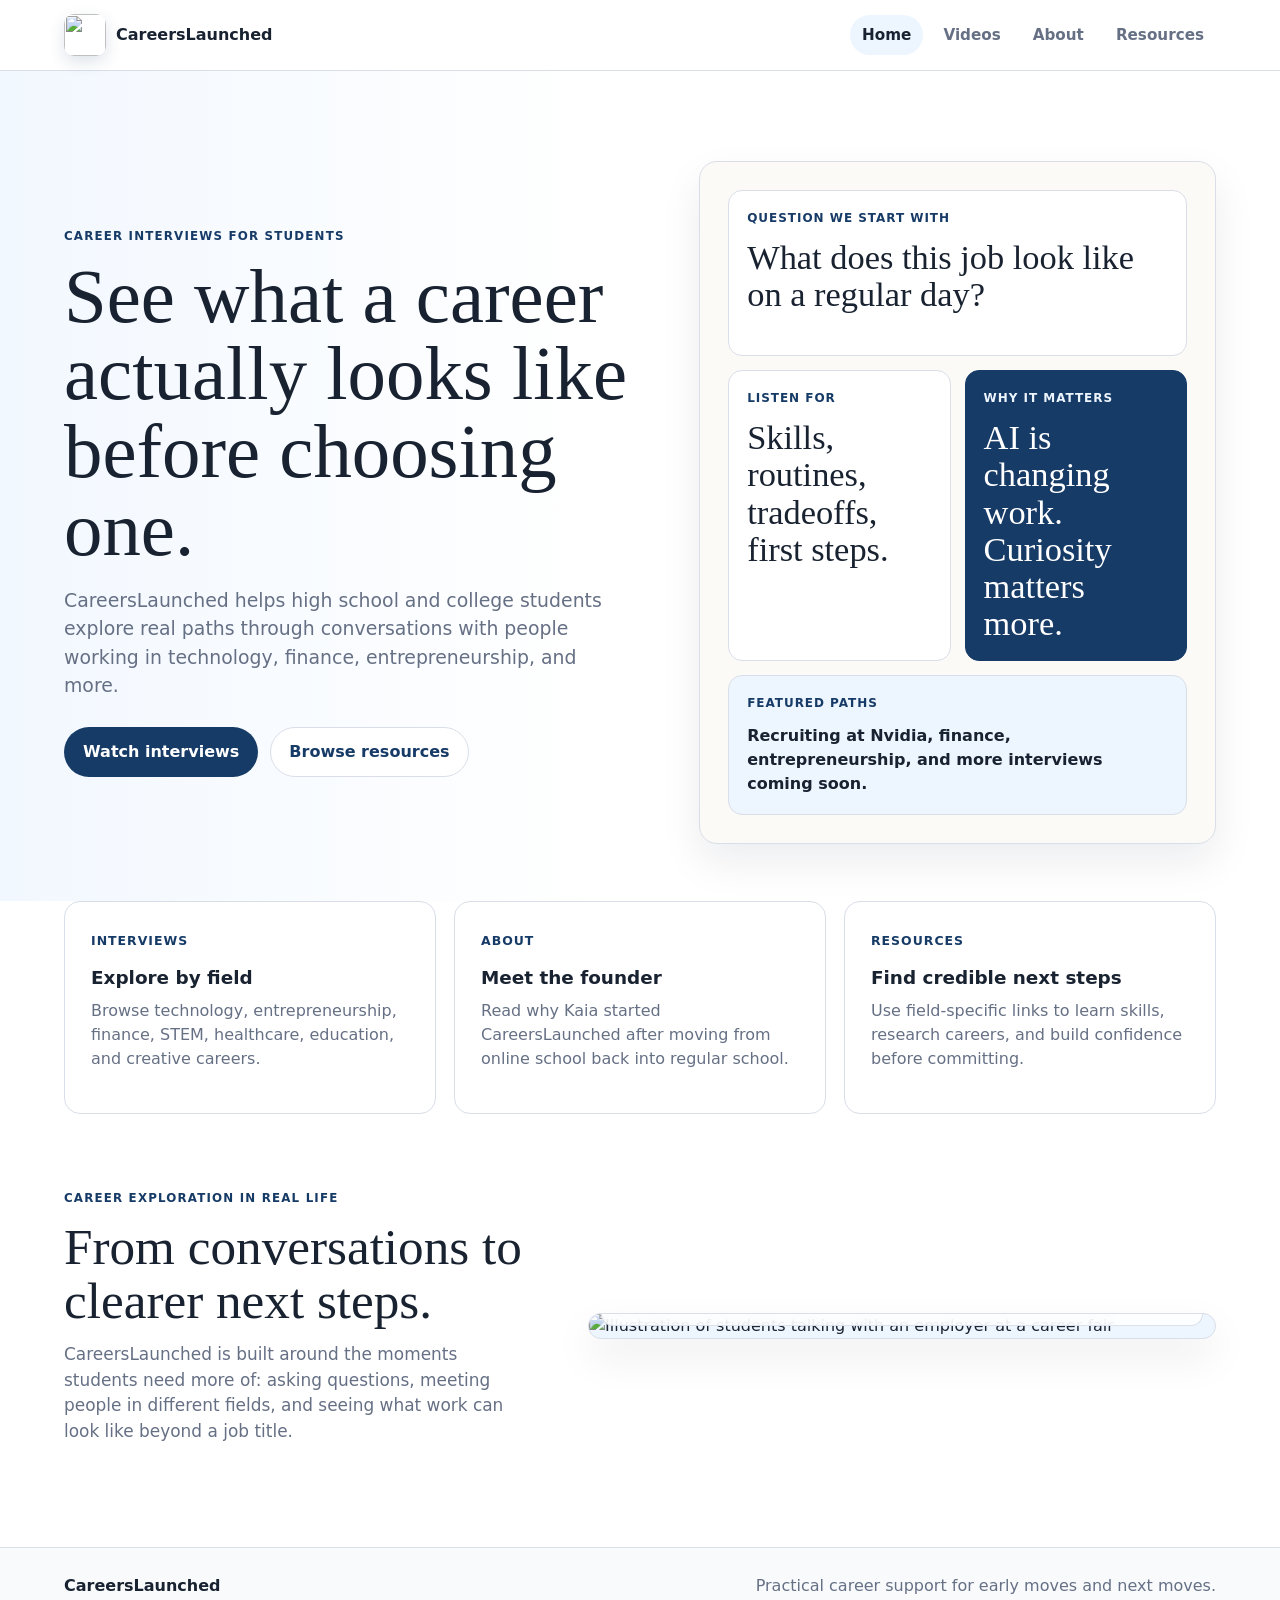
==== commit 5e619595: "Add files via upload" ====
--- a/index.html
+++ b/index.html
@@ -23,55 +23,71 @@
     <main>
       <section class="hero home-hero">
         <div class="hero-copy">
-          <p class="eyebrow">CareersLaunched</p>
-          <h1>Career help without the corporate maze.</h1>
+          <p class="eyebrow">Career interviews for students</p>
+          <h1>See what a career actually looks like before choosing one.</h1>
           <p class="hero-text">
-            Short videos, plain-language guides, and practical next steps for people figuring
-            out resumes, interviews, networking, and what to do after graduation.
+            CareersLaunched helps high school and college students explore real paths through
+            conversations with people working in technology, finance, entrepreneurship, and more.
           </p>
           <div class="hero-actions">
-            <a class="button primary" href="videos.html">Watch videos</a>
-            <a class="button secondary" href="about.html">Read the story</a>
+            <a class="button primary" href="videos.html">Watch interviews</a>
+            <a class="button secondary" href="resources.html">Browse resources</a>
           </div>
         </div>
         <div class="desk-board" aria-label="CareersLaunched planning notes">
           <div class="note note-large">
-            <span>Start here</span>
-            <strong>What role fits the life you actually want?</strong>
+            <span>Question we start with</span>
+            <strong>What does this job look like on a regular day?</strong>
           </div>
           <div class="note-row">
             <div class="note">
-              <span>Resume</span>
-              <strong>Clear proof beats big words.</strong>
+              <span>Listen for</span>
+              <strong>Skills, routines, tradeoffs, first steps.</strong>
             </div>
             <div class="note blue-note">
-              <span>Interview</span>
-              <strong>Practice stories, not scripts.</strong>
+              <span>Why it matters</span>
+              <strong>AI is changing work. Curiosity matters more.</strong>
             </div>
           </div>
           <div class="mini-list">
-            <span>New this week</span>
-            <p>Answering &ldquo;Tell me about yourself&rdquo; without sounding rehearsed</p>
+            <span>Featured paths</span>
+            <p>Recruiting at Nvidia, finance, entrepreneurship, and more interviews coming soon.</p>
           </div>
         </div>
       </section>
 
       <section class="section-grid home-links" aria-label="Site sections">
         <a class="feature" href="videos.html">
-          <span class="feature-number">Videos</span>
-          <h2>Browse by the problem in front of you</h2>
-          <p>Resume edits, interview prep, networking, and staying steady during the search.</p>
+          <span class="feature-number">Interviews</span>
+          <h2>Explore by field</h2>
+          <p>Browse technology, entrepreneurship, finance, STEM, healthcare, education, and creative careers.</p>
         </a>
         <a class="feature" href="about.html">
           <span class="feature-number">About</span>
-          <h2>Why this site exists</h2>
-          <p>A little context on the person behind CareersLaunched and who it is built for.</p>
+          <h2>Meet the founder</h2>
+          <p>Read why Kaia started CareersLaunched after moving from online school back into regular school.</p>
         </a>
         <a class="feature" href="resources.html">
           <span class="feature-number">Resources</span>
-          <h2>Keep the useful stuff close</h2>
-          <p>Templates, checklists, and links worth returning to when you are applying.</p>
+          <h2>Find credible next steps</h2>
+          <p>Use field-specific links to learn skills, research careers, and build confidence before committing.</p>
         </a>
+      </section>
+
+      <section class="image-story" aria-label="Students exploring career paths">
+        <div class="image-story-copy">
+          <p class="eyebrow">Career exploration in real life</p>
+          <h2>From conversations to clearer next steps.</h2>
+          <p>
+            CareersLaunched is built around the moments students need more of:
+            asking questions, meeting people in different fields, and seeing what
+            work can look like beyond a job title.
+          </p>
+        </div>
+        <figure class="feature-image-card">
+          <img src="assets/career-fair-students.png" alt="Illustration of students talking with an employer at a career fair">
+          <figcaption>Finding your next opportunity starts with asking better questions.</figcaption>
+        </figure>
       </section>
     </main>
 
--- a/styles.css
+++ b/styles.css
@@ -1,15 +1,16 @@
 :root {
-  --ink: #1f2837;
-  --muted: #687386;
-  --line: #d8d2c7;
-  --paper: #f6f1e8;
-  --white: #fffdf8;
-  --blue: #245f9f;
-  --blue-dark: #163f70;
-  --blue-soft: #dbe9f7;
-  --stone: #e8dfd2;
-  --sage: #dce4dc;
-  --shadow: 0 14px 30px rgba(31, 40, 55, 0.09);
+  --ink: #182230;
+  --muted: #667085;
+  --line: #d9dee8;
+  --paper: #f8fafc;
+  --white: #ffffff;
+  --blue: #2563a9;
+  --blue-dark: #173b67;
+  --blue-soft: #edf5ff;
+  --stone: #f1f4f8;
+  --sage: #eef5f2;
+  --warm: #fbfaf7;
+  --shadow: 0 18px 42px rgba(15, 31, 54, 0.08);
 }
 
 * {
@@ -20,7 +21,7 @@
   margin: 0;
   color: var(--ink);
   font-family: ui-sans-serif, system-ui, -apple-system, BlinkMacSystemFont, "Segoe UI", sans-serif;
-  background: var(--paper);
+  background: var(--white);
   line-height: 1.5;
 }
 
@@ -36,8 +37,8 @@
   align-items: center;
   justify-content: space-between;
   gap: 24px;
-  padding: 16px clamp(18px, 5vw, 58px);
-  background: rgba(246, 241, 232, 0.94);
+  padding: 14px clamp(18px, 5vw, 64px);
+  background: rgba(255, 255, 255, 0.92);
   border-bottom: 1px solid var(--line);
   backdrop-filter: blur(14px);
 }
@@ -47,27 +48,17 @@
   align-items: center;
   gap: 10px;
   color: var(--ink);
-  font-weight: 750;
+  font-weight: 800;
   text-decoration: none;
 }
 
-.brand-mark {
-  display: grid;
-  width: 38px;
-  height: 38px;
-  place-items: center;
-  color: var(--white);
-  background: var(--blue-dark);
-  border-radius: 4px;
-  font-size: 0.86rem;
-}
-
 .brand-logo {
-  width: 46px;
-  height: 46px;
+  width: 42px;
+  height: 42px;
   object-fit: cover;
   object-position: center;
-  border-radius: 8px;
+  border-radius: 10px;
+  box-shadow: 0 6px 16px rgba(23, 59, 103, 0.14);
 }
 
 .site-nav {
@@ -79,9 +70,9 @@
 
 .site-nav a {
   min-height: 40px;
-  padding: 9px 13px;
+  padding: 9px 12px;
   color: var(--muted);
-  border-radius: 4px;
+  border-radius: 999px;
   font-size: 0.95rem;
   font-weight: 700;
   text-decoration: none;
@@ -98,8 +89,11 @@
   grid-template-columns: minmax(0, 1.05fr) minmax(320px, 0.95fr);
   gap: clamp(30px, 5vw, 68px);
   align-items: center;
-  min-height: calc(100vh - 76px);
-  padding: clamp(42px, 7vw, 84px) clamp(18px, 5vw, 58px) 52px;
+  min-height: calc(100vh - 70px);
+  padding: clamp(48px, 7vw, 92px) clamp(18px, 5vw, 64px) 56px;
+  background:
+    linear-gradient(90deg, rgba(237, 245, 255, 0.72), rgba(255, 255, 255, 0) 46%),
+    var(--white);
 }
 
 .hero-copy,
@@ -110,9 +104,9 @@
 .eyebrow {
   margin: 0 0 12px;
   color: var(--blue-dark);
-  font-size: 0.76rem;
+  font-size: 0.74rem;
   font-weight: 800;
-  letter-spacing: 0.08em;
+  letter-spacing: 0.1em;
   text-transform: uppercase;
 }
 
@@ -125,9 +119,9 @@
 h1 {
   margin-bottom: 18px;
   font-family: Georgia, "Times New Roman", serif;
-  font-size: clamp(2.8rem, 6vw, 5.4rem);
+  font-size: clamp(2.65rem, 6vw, 5.25rem);
   font-weight: 500;
-  line-height: 1.02;
+  line-height: 1.01;
   letter-spacing: 0;
 }
 
@@ -145,6 +139,7 @@
 .page-intro p {
   color: var(--muted);
   font-size: clamp(1rem, 2vw, 1.18rem);
+  max-width: 620px;
 }
 
 .hero-actions {
@@ -161,8 +156,8 @@
   min-height: 46px;
   padding: 12px 18px;
   border: 1px solid transparent;
-  border-radius: 4px;
-  font-weight: 750;
+  border-radius: 999px;
+  font-weight: 800;
   text-decoration: none;
 }
 
@@ -183,13 +178,12 @@
 
 .desk-board {
   display: grid;
-  gap: 18px;
-  padding: clamp(18px, 3vw, 30px);
-  background: #fffdf8;
-  border: 1px solid var(--line);
-  border-radius: 4px;
+  gap: 14px;
+  padding: clamp(18px, 3vw, 28px);
+  background: var(--warm);
+  border: 1px solid var(--line);
+  border-radius: 18px;
   box-shadow: var(--shadow);
-  transform: rotate(0.4deg);
 }
 
 .note-row {
@@ -201,13 +195,13 @@
 .note,
 .mini-list {
   padding: 18px;
-  background: var(--paper);
-  border: 1px solid var(--line);
-  border-radius: 4px;
+  background: var(--white);
+  border: 1px solid var(--line);
+  border-radius: 14px;
 }
 
 .note-large {
-  min-height: 178px;
+  min-height: 166px;
 }
 
 .note span,
@@ -242,7 +236,7 @@
 }
 
 .mini-list {
-  background: var(--sage);
+  background: var(--blue-soft);
 }
 
 .mini-list p {
@@ -257,7 +251,7 @@
   display: grid;
   grid-template-columns: repeat(3, minmax(0, 1fr));
   gap: 18px;
-  padding: 0 clamp(18px, 5vw, 58px) 72px;
+  padding: 0 clamp(18px, 5vw, 64px) 76px;
 }
 
 .feature,
@@ -266,19 +260,20 @@
 .profile-panel {
   background: var(--white);
   border: 1px solid var(--line);
-  border-radius: 4px;
-  box-shadow: 0 8px 22px rgba(31, 40, 55, 0.05);
+  border-radius: 16px;
+  box-shadow: none;
 }
 
 .feature {
-  padding: 24px;
+  padding: 26px;
   color: inherit;
   text-decoration: none;
-  transition: transform 160ms ease, box-shadow 160ms ease;
+  transition: border-color 160ms ease, transform 160ms ease, box-shadow 160ms ease;
 }
 
 .feature:hover {
-  box-shadow: 0 12px 26px rgba(31, 40, 55, 0.1);
+  border-color: rgba(37, 99, 169, 0.35);
+  box-shadow: var(--shadow);
   transform: translateY(-2px);
 }
 
@@ -300,8 +295,63 @@
   text-transform: uppercase;
 }
 
+.image-story {
+  display: grid;
+  grid-template-columns: minmax(0, 0.85fr) minmax(0, 1.15fr);
+  gap: clamp(26px, 5vw, 60px);
+  align-items: center;
+  padding: 0 clamp(18px, 5vw, 64px) 86px;
+}
+
+.image-story-copy h2 {
+  max-width: 520px;
+  margin-bottom: 14px;
+  font-family: Georgia, "Times New Roman", serif;
+  font-size: clamp(2rem, 4vw, 3.4rem);
+  font-weight: 500;
+  line-height: 1.06;
+}
+
+.image-story-copy p:last-child {
+  max-width: 560px;
+  color: var(--muted);
+  font-size: 1.06rem;
+}
+
+.feature-image-card {
+  position: relative;
+  margin: 0;
+  overflow: hidden;
+  background: var(--blue-soft);
+  border: 1px solid var(--line);
+  border-radius: 18px;
+  box-shadow: var(--shadow);
+}
+
+.feature-image-card img {
+  width: 100%;
+  height: auto;
+  object-fit: cover;
+  filter: saturate(0.96) contrast(0.98);
+}
+
+.feature-image-card figcaption {
+  position: absolute;
+  right: 12px;
+  bottom: 12px;
+  left: 12px;
+  padding: 10px 12px;
+  color: var(--ink);
+  background: rgba(255, 255, 255, 0.88);
+  border: 1px solid rgba(217, 222, 232, 0.9);
+  border-radius: 12px;
+  font-size: 0.9rem;
+  font-weight: 750;
+  backdrop-filter: blur(10px);
+}
+
 .page {
-  padding: clamp(38px, 7vw, 82px) clamp(18px, 5vw, 58px) 72px;
+  padding: clamp(42px, 7vw, 86px) clamp(18px, 5vw, 64px) 76px;
 }
 
 .split-page {
@@ -314,21 +364,21 @@
 .video-controls {
   display: inline-flex;
   flex-wrap: wrap;
-  gap: 6px;
+  gap: 8px;
   margin: 10px 0 26px;
-  padding: 6px;
-  background: var(--stone);
-  border: 1px solid var(--line);
-  border-radius: 4px;
+  padding: 0;
+  background: transparent;
+  border: 1px solid var(--line);
+  border-radius: 18px;
 }
 
 .filter-button {
   min-height: 40px;
-  padding: 9px 13px;
+  padding: 9px 14px;
   color: var(--muted);
   background: transparent;
   border: 0;
-  border-radius: 3px;
+  border-radius: 999px;
   cursor: pointer;
   font: inherit;
   font-weight: 750;
@@ -337,7 +387,7 @@
 .filter-button:hover,
 .filter-button.active {
   color: var(--blue-dark);
-  background: var(--white);
+  background: var(--blue-soft);
 }
 
 .video-grid,
@@ -351,7 +401,13 @@
   display: flex;
   flex-direction: column;
   min-height: 100%;
-  padding: 18px;
+  padding: 16px;
+}
+
+.video-card h2 {
+  font-family: Georgia, "Times New Roman", serif;
+  font-size: 1.28rem;
+  font-weight: 500;
 }
 
 .video-card.is-hidden {
@@ -364,7 +420,7 @@
   margin-bottom: 18px;
   background: var(--ink);
   border: 1px solid var(--line);
-  border-radius: 4px;
+  border-radius: 12px;
 }
 
 .video-thumb {
@@ -373,7 +429,7 @@
   margin-bottom: 18px;
   place-items: center;
   color: var(--white);
-  border-radius: 4px;
+  border-radius: 12px;
   font-weight: 850;
 }
 
@@ -411,6 +467,12 @@
   color: var(--blue-dark);
   font-weight: 850;
   text-decoration: none;
+}
+
+.video-card a::after,
+.resource-card a::after,
+.resource-group a::after {
+  content: " ->";
 }
 
 .resource-directory {
@@ -425,8 +487,8 @@
   padding: clamp(20px, 4vw, 30px);
   background: var(--white);
   border: 1px solid var(--line);
-  border-radius: 4px;
-  box-shadow: 0 8px 22px rgba(31, 40, 55, 0.05);
+  border-radius: 18px;
+  box-shadow: none;
 }
 
 .resource-heading span {
@@ -456,7 +518,7 @@
   padding: 16px;
   background: var(--paper);
   border: 1px solid var(--line);
-  border-radius: 4px;
+  border-radius: 14px;
 }
 
 .resource-group h3 {
@@ -493,7 +555,7 @@
 
 .text-panel {
   padding: 24px;
-  background: #fffdf8;
+  background: var(--warm);
 }
 
 .founder-photo {
@@ -503,7 +565,7 @@
   object-fit: cover;
   object-position: center top;
   border: 1px solid var(--line);
-  border-radius: 4px;
+  border-radius: 14px;
 }
 
 .profile-panel h2 {
@@ -522,9 +584,10 @@
   flex-wrap: wrap;
   justify-content: space-between;
   gap: 12px;
-  padding: 24px clamp(18px, 5vw, 58px);
+  padding: 26px clamp(18px, 5vw, 64px);
   color: var(--muted);
   border-top: 1px solid var(--line);
+  background: var(--paper);
 }
 
 .site-footer span:first-child {
@@ -534,7 +597,8 @@
 
 @media (max-width: 900px) {
   .hero,
-  .split-page {
+  .split-page,
+  .image-story {
     grid-template-columns: 1fr;
   }
 
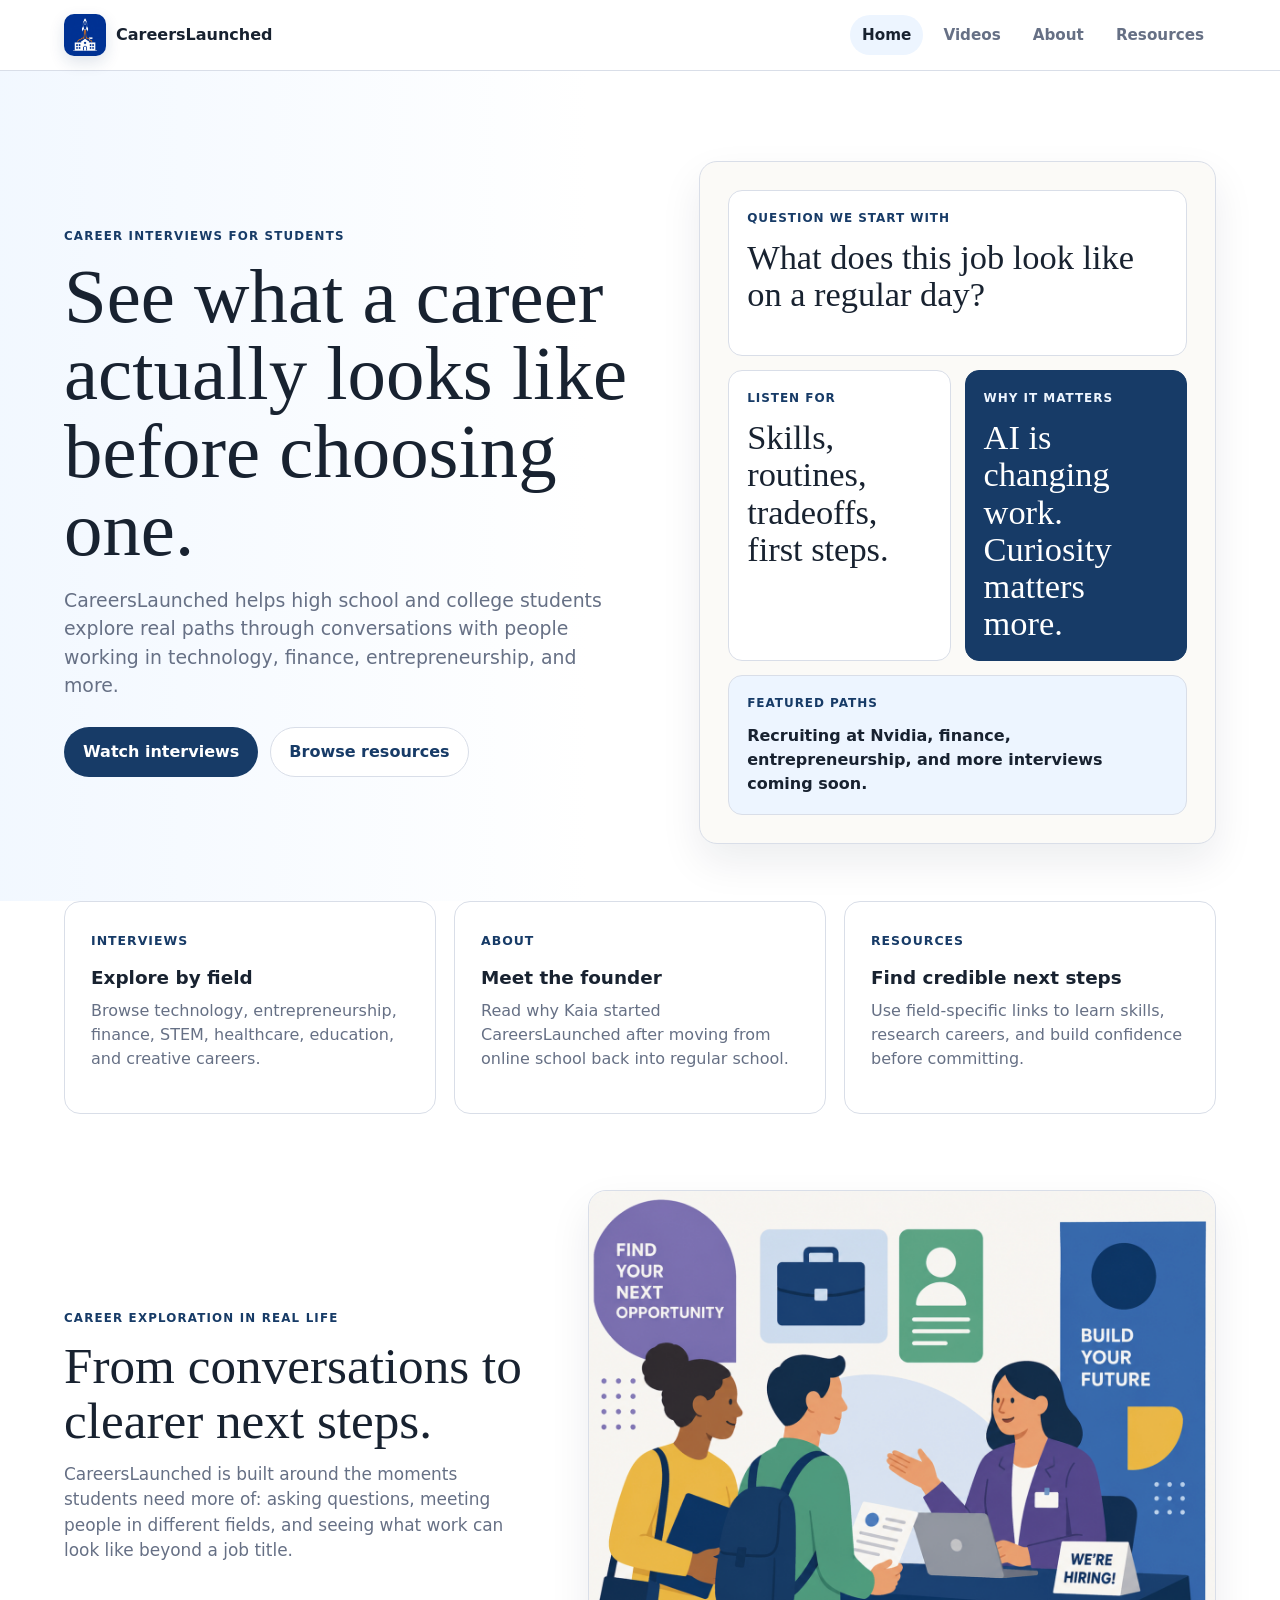
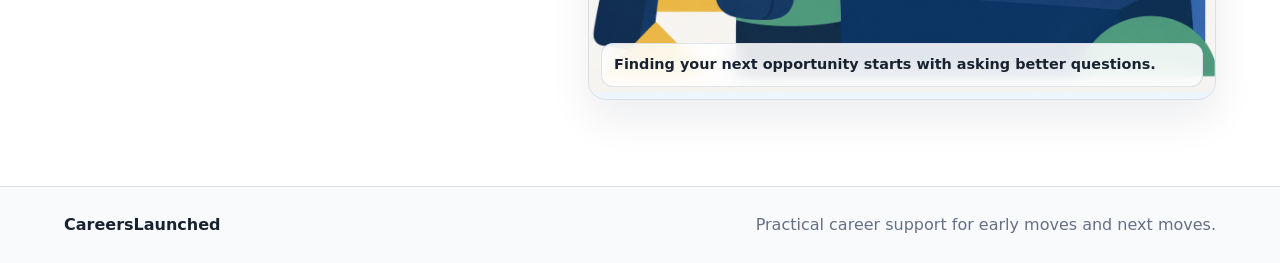
==== commit 5323530b: "Update index.html" ====
--- a/index.html
+++ b/index.html
@@ -9,7 +9,7 @@
   <body>
     <header class="site-header">
       <a class="brand" href="index.html" aria-label="CareersLaunched home">
-        <img class="brand-logo" src="assets/careerslaunched-logo.png" alt="">
+        <img class="brand-logo" src="careerslaunched-logo.png" alt="">
         <span>CareersLaunched</span>
       </a>
       <nav class="site-nav" aria-label="Main navigation">
@@ -85,7 +85,7 @@
           </p>
         </div>
         <figure class="feature-image-card">
-          <img src="assets/career-fair-students.png" alt="Illustration of students talking with an employer at a career fair">
+          <img src="career-fair-students.png" alt="Illustration of students talking with an employer at a career fair">
           <figcaption>Finding your next opportunity starts with asking better questions.</figcaption>
         </figure>
       </section>
